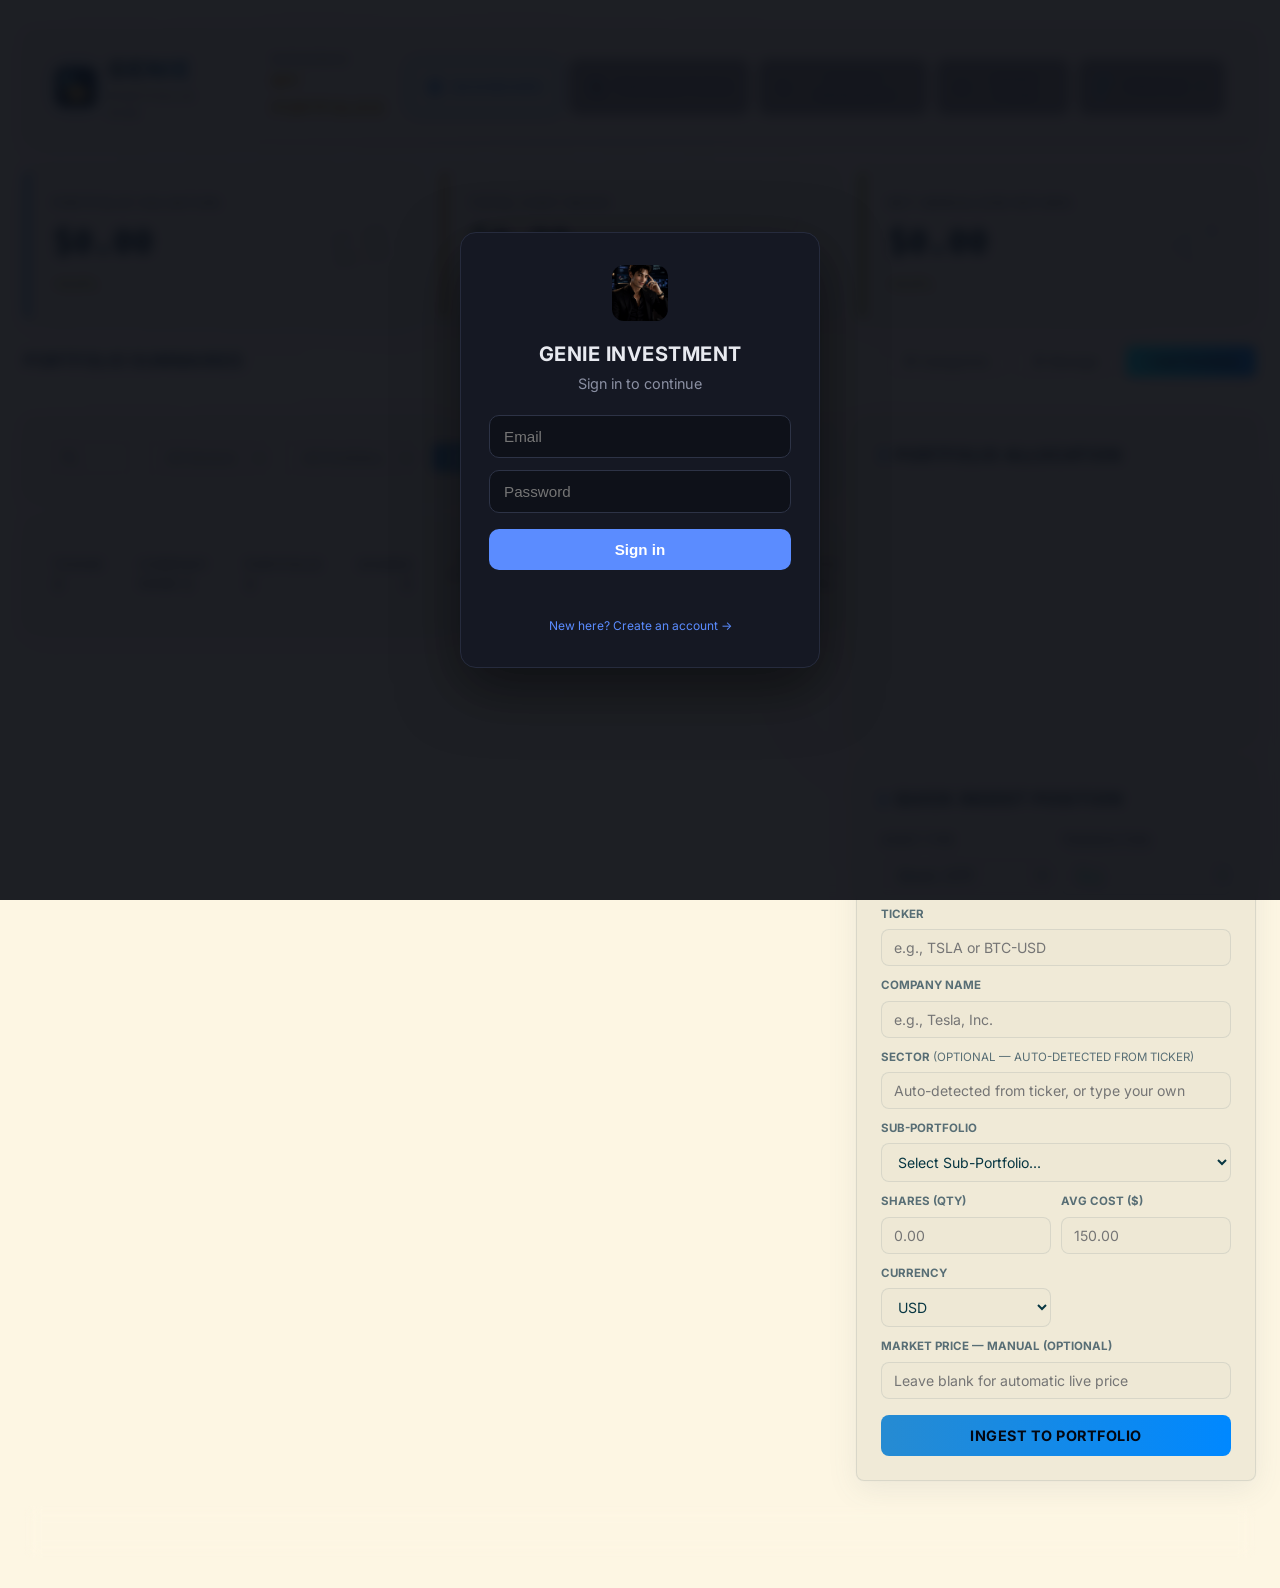
==== Genie/my_first_website/index.html @ 960dc31a "fix(branding): remove remaining personal references from shared UI Three strings still named one spe" ====
<!DOCTYPE html>
<html lang="en">
<head>
    <meta charset="UTF-8">
    <meta name="viewport" content="width=device-width, initial-scale=1.0">
    <title>Genie • Portfolio Hub</title>
    <meta name="description" content="Track every investment portfolio in one place — stocks, funds, tax-saving funds, and crypto — with performance monitoring and equity research built in.">
    <!-- Google Fonts -->
    <link rel="preconnect" href="https://fonts.googleapis.com">
    <link rel="preconnect" href="https://fonts.gstatic.com" crossorigin>
    <link href="https://fonts.googleapis.com/css2?family=Inter:wght@300;400;500;600;700;800&family=Fira+Code:wght@400;500;700&display=swap" rel="stylesheet">
    <!-- Local Chart.js for stunning visualizations -->
    <script src="chart.js"></script>
    <link rel="stylesheet" href="styles.css?v=2">
    <link rel="icon" type="image/svg+xml" href="assets/favicon.svg">
    <link rel="icon" type="image/png" sizes="32x32" href="assets/favicon-32.png">
    <link rel="icon" type="image/png" sizes="16x16" href="assets/favicon-16.png">
    <link rel="apple-touch-icon" sizes="180x180" href="assets/apple-touch-icon.png">
    <meta name="theme-color" content="#021B26">
</head>
<body>
    <div class="glow-container">
        <div class="glow-orb orb-1"></div>
        <div class="glow-orb orb-2"></div>
    </div>

    <div class="dashboard-container">
        <!-- HEADER COMPONENT -->
        <header id="main-header" class="glass-panel">
            <div class="header-left">
                <div class="logo-area">
                    <img src="assets/favicon.svg" alt="Genie" class="logo-emoji">
                    <div class="logo-text">
                        <span class="logo-title">GENIE</span>
                        <span class="logo-subtitle">PORTFOLIO HUB</span>
                    </div>
                </div>
                <div class="header-divider"></div>
                <div class="portfolio-meta">
                    <span class="meta-label">WORKSPACE</span>
                    <span class="meta-value" id="portfolio-title">My Portfolios</span>
                </div>
            </div>
            
            <nav class="navigation-tabs" id="nav-tabs" aria-label="Main Navigation">
                <button class="nav-tab active" id="tab-dashboard" onclick="switchTab('dashboard')">
                    <svg class="tab-icon" viewBox="0 0 24 24"><path d="M19 3H5c-1.1 0-2 .9-2 2v14c0 1.1.9 2 2 2h14c1.1 0 2-.9 2-2V5c0-1.1-.9-2-2-2zm-9 14H5v-2h5v2zm0-4H5v-2h5v2zm0-4H5V7h5v2zm9 8h-7v-2h7v2zm0-4h-7v-2h7v2zm0-4h-7V7h7v2z"/></svg>
                    Dashboard
                </button>
                <button class="nav-tab" id="tab-transactions" onclick="switchTab('transactions')">
                    <svg class="tab-icon" viewBox="0 0 24 24"><path d="M14 2H6c-1.1 0-1.99.9-1.99 2L4 20c0 1.1.89 2 1.99 2H18c1.1 0 2-.9 2-2V8l-6-6zm2 16H8v-2h8v2zm0-4H8v-2h8v2zm-3-5V3.5L18.5 9H13z"/></svg>
                    Transactions
                </button>
                <button class="nav-tab" id="tab-research" onclick="switchTab('research')">
                    <svg class="tab-icon" viewBox="0 0 24 24"><path d="M12 3L1 9l4 2.18v6L12 21l7-3.82v-6l2-1.09L12 3zm6.8 9.18L12 15.9l-6.8-3.72V10.1l6.8 3.71 6.8-3.71v2.08zM12 11.9L5.2 8.18 12 4.45l6.8 3.73L12 11.9z"/></svg>
                    Equity Research
                </button>
                <button class="nav-tab" id="tab-team" onclick="switchTab('team')">
                    <svg class="tab-icon" viewBox="0 0 24 24"><path d="M16 11c1.66 0 2.99-1.34 2.99-3S17.66 5 16 5c-1.66 0-3 1.34-3 3s1.34 3 3 3zm-8 0c1.66 0 2.99-1.34 2.99-3S9.66 5 8 5C6.34 5 5 1.34 5 8s1.34 3 3 3zm0 2c-2.33 0-7 1.17-7 3.5V19h14v-2.5c0-2.33-4.67-3.5-7-3.5zm8 0c-.29 0-.62.02-.97.05 1.16.84 1.97 1.97 1.97 3.45V19h6v-2.5c0-2.33-4.67-3.5-7-3.5z"/></svg>
                    Genie Team
                </button>
                <div id="profile-menu-wrap" style="position: relative; display: flex;">
                    <button class="nav-tab" id="tab-profile" onclick="toggleProfileMenu(event)" title="Account menu">
                        <span id="profile-header-avatar" style="font-size:1.05rem;line-height:1;">🧞</span>
                        <span id="profile-header-name">Profile</span>
                        <span id="profile-caret" style="font-size:0.55rem;opacity:0.7;margin-left:2px;">▼</span>
                    </button>
                    <div id="profile-dropdown" style="display: none; position: absolute; top: calc(100% + 10px); right: 0; min-width: 190px; background: var(--bg-card-solid); border: 1px solid var(--border-color); border-radius: 10px; box-shadow: 0 10px 30px rgba(0,0,0,0.35); z-index: 1500; overflow: hidden;">
                        <button class="profile-menu-item" onclick="closeProfileMenu(); openProfileModal();" style="display: flex; align-items: center; gap: 10px; width: 100%; padding: 12px 16px; background: none; border: none; color: var(--text-primary); font-size: 0.88rem; font-weight: 600; cursor: pointer; text-align: left;" onmouseover="this.style.background='rgba(0,240,255,0.08)'" onmouseout="this.style.background='none'">
                            <svg viewBox="0 0 24 24" width="17" height="17" fill="currentColor"><path d="M12 12c2.21 0 4-1.79 4-4s-1.79-4-4-4-4 1.79-4 4 1.79 4 4 4zm0 2c-2.67 0-8 1.34-8 4v2h16v-2c0-2.66-5.33-4-8-4z"/></svg>
                            My Profile
                        </button>
                        <div style="height: 1px; background: var(--border-color);"></div>
                        <button class="profile-menu-item" onclick="closeProfileMenu(); if(window.GenieAuth) GenieAuth.logout();" style="display: flex; align-items: center; gap: 10px; width: 100%; padding: 12px 16px; background: none; border: none; color: var(--text-primary); font-size: 0.88rem; font-weight: 600; cursor: pointer; text-align: left;" onmouseover="this.style.background='rgba(0,240,255,0.08)'" onmouseout="this.style.background='none'">
                            <svg viewBox="0 0 24 24" width="17" height="17" fill="currentColor"><path d="M17 7l-1.41 1.41L18.17 11H8v2h10.17l-2.58 2.58L17 17l5-5zM4 5h8V3H4c-1.1 0-2 .9-2 2v14c0 1.1.9 2 2 2h8v-2H4V5z"/></svg>
                            Sign out
                        </button>
                    </div>
                </div>
            </nav>
        </header>

        <main id="main-content">
            <!-- SECTION 1: DASHBOARD (STOCK HOLDINGS) -->
            <section id="section-dashboard" class="tab-content active-content">
                <!-- DASHBOARD MAIN VIEW (hidden when navigating into a portfolio) -->
                <div id="dashboard-main-view">

                <!-- METRIC SUMMARY CARDS -->
                <div class="metrics-grid">
                    <div class="metric-card glass-panel" id="card-total-value">
                        <div class="metric-info">
                            <span class="metric-title">PORTFOLIO VALUATION</span>
                            <span class="metric-value" id="val-portfolio-value">$0.00</span>
                            <span class="metric-change positive" id="val-portfolio-pct">+0.0%</span>
                        </div>
                        <div class="metric-icon-bg">💵</div>
                    </div>
                    <div class="metric-card glass-panel" id="card-total-cost">
                        <div class="metric-info">
                            <span class="metric-title">TOTAL COST BASIS</span>
                            <span class="metric-value" id="val-total-cost">$0.00</span>
                            <span class="metric-change" id="val-total-cost-sub">Weighted Avg Entry</span>
                        </div>
                        <div class="metric-icon-bg">📈</div>
                    </div>
                    <div class="metric-card glass-panel" id="card-unrealized-pl">
                        <div class="metric-info">
                            <span class="metric-title">NET UNREALIZED RETURN</span>
                            <span class="metric-value" id="val-unrealized-pl">$0.00</span>
                            <span class="metric-change positive" id="val-unrealized-pct">+0.0%</span>
                        </div>
                        <div class="metric-icon-bg">💎</div>
                    </div>
                </div>

                <!-- SUB-PORTFOLIOS OVERVIEW GRID -->
                <div style="display: flex; justify-content: space-between; align-items: center; margin: 25px 0 15px 0;">
                    <h3 style="color: var(--text-primary); font-size: 1.1rem; font-weight: 600; letter-spacing: 0.5px; text-transform: uppercase; margin: 0;">Portfolio Summaries</h3>
                    <div style="display: flex; gap: 10px; align-items: center;">
                        <button onclick="openManageCategoriesModal()" class="btn-toolbar">⚙ Categories</button>
                        <button id="btn-manage-portfolios" class="btn-toolbar btn-manage-toggle" onclick="toggleManageMode()">⚙ Manage</button>
                        <button id="btn-add-portfolio" onclick="openAddPortfolioModal()" class="btn-toolbar btn-toolbar-primary">+ Add Portfolio</button>
                    </div>
                </div>
                <div class="sub-portfolios-grid" id="sub-portfolios-grid">
                    <!-- Dynamic parent portfolio cards will be rendered here by app.js -->
                </div>
                <div id="manage-tree-panel"></div>

                <!-- MAIN WORKSPACE GRID -->
                <div class="workspace-layout">
                    <!-- LEFT COLUMN: POSITIONS & CONTROLS -->
                    <div class="positions-column">
                        <!-- CONTROL BAR -->
                        <div class="control-bar glass-panel">
                            <div class="search-wrapper">
                                <svg class="search-icon" viewBox="0 0 24 24"><path d="M15.5 14h-.79l-.28-.27C15.41 12.59 16 11.11 16 9.5 16 5.91 13.09 3 9.5 3S3 5.91 3 9.5 5.91 16 9.5 16c1.61 0 3.09-.59 4.23-1.57l.27.28v.79l5 4.99L20.49 19l-4.99-5zm-6 0C7.01 14 5 11.99 5 9.5S7.01 5 9.5 5 14 7.01 14 9.5 11.99 14 9.5 14z"/></svg>
                                <input type="text" id="search-input" placeholder="" onkeyup="filterPositions()">
                            </div>
                            <div class="filter-wrapper">
                                <label for="sector-filter" class="visually-hidden">Filter by Sector</label>
                                <select id="sector-filter" onchange="filterPositions()">
                                    <option value="ALL">All Sectors</option>
                                    <!-- Populated dynamically from holdings -->
                                </select>
                            </div>
                            <div class="filter-wrapper">
                                <label for="portfolio-filter" class="visually-hidden">Filter by Portfolio</label>
                                <select id="portfolio-filter" onchange="filterPositions()">
                                    <option value="ALL">All Portfolios</option>
                                </select>
                            </div>
                            <!-- Currency Toggle Switch -->
                            <div class="currency-switch">
                                <button onclick="toggleCurrency('USD')" id="cur-usd" class="cur-btn active">USD</button>
                                <button onclick="toggleCurrency('THB')" id="cur-thb" class="cur-btn">THB</button>
                            </div>
                            <!-- Theme Toggle Switch -->
                            <div class="theme-switch" style="margin-left: 10px;">
                                <button onclick="setTheme('light')" id="theme-btn-light" class="cur-btn active">☀️ Light</button>
                                <button onclick="setTheme('dark')" id="theme-btn-dark" class="cur-btn">🌙 Dark</button>
                            </div>
                            <button onclick="fetchLivePrices()" id="btn-refresh-prices" style="width: auto; margin-left: 10px; padding: 8px 16px; font-size: 0.85rem; font-weight: 600; display: inline-flex; align-items: center; gap: 6px; background: linear-gradient(90deg, var(--accent-neon) 0%, #0088FF 100%); border: none; color: #030712; border-radius: 6px; cursor: pointer; transition: var(--transition);">
                                <span class="refresh-spinner" id="btn-refresh-icon">🔄</span> <span id="btn-refresh-text">Refresh Prices</span>
                            </button>
                        </div>

                        <!-- POSITIONS TABLE -->
                        <div class="positions-container glass-panel">
                            <table class="positions-table" id="positions-table-el">
                                <thead>
                                    <tr>
                                        <th style="cursor:pointer;" onclick="sortTable('ticker')" title="Sort by Ticker">Ticker ↕</th>
                                        <th style="cursor:pointer;" onclick="sortTable('companyName')" title="Sort by Company">Company Name ↕</th>
                                        <th style="cursor:pointer;" onclick="sortTable('portfolio')" title="Sort by Portfolio">Portfolio ↕</th>
                                        <th class="text-right" style="cursor:pointer;" onclick="sortTable('shares')" title="Sort by Shares">Shares ↕</th>
                                        <th class="text-right" style="cursor:pointer;" onclick="sortTable('avgCost')" title="Sort by Avg Cost">Avg Cost ↕</th>
                                        <th class="text-right" style="cursor:pointer;" onclick="sortTable('marketPrice')" title="Sort by Price">Market Price ↕</th>
                                        <th class="text-right" style="cursor:pointer;" onclick="sortTable('marketValue')" title="Sort by Market Value">Market Value ↕</th>
                                        <th class="text-right" style="cursor:pointer;" onclick="sortTable('weight')" title="Sort by Weight">Weight ↕</th>
                                        <th class="text-right" style="cursor:pointer;" onclick="sortTable('return')" title="Sort by Return">Return (P&L) ↕</th>
                                    </tr>
                                </thead>
                                <tbody id="positions-table-body">
                                    <!-- Dynamic rows loaded by app.js -->
                                </tbody>
                            </table>
                        </div>
                    </div>

                    <!-- RIGHT COLUMN: VISUALIZATIONS & INGESTION -->
                    <div class="visuals-column">
                        <!-- PORTFOLIO ALLOCATION CHART -->
                        <div class="chart-card glass-panel">
                            <h2 class="card-title">Portfolio Allocation</h2>
                            <div class="chart-container">
                                <canvas id="allocationChart"></canvas>
                            </div>
                        </div>

                        <!-- QUICK INGESTION PANEL -->
                        <div class="ingest-card glass-panel">
                            <h2 class="card-title">Quick Ingest Position</h2>
                            <form id="ingest-form" onsubmit="handleIngest(event)">
                                <div class="form-grid">
                                    <div class="form-group">
                                        <label for="ingest-asset-type">Asset Type</label>
                                        <select id="ingest-asset-type" required onchange="toggleAssetType()">
                                            <option value="STOCK">Stock / ETF</option>
                                            <option value="CRYPTO">Crypto</option>
                                            <option value="THAI_FUND">Thai Mutual Fund</option>
                                        </select>
                                    </div>
                                    <div class="form-group">
                                        <label for="ingest-tx-type">Transaction</label>
                                        <select id="ingest-tx-type" class="type-buy" required onchange="toggleTxType()">
                                            <option value="BUY">Buy</option>
                                            <option value="SELL">Sell</option>
                                            <option value="DIVIDEND">Dividend</option>
                                        </select>
                                    </div>
                                    <div class="form-group span-2">
                                        <label for="ingest-ticker" id="label-ticker">Ticker</label>
                                        <input type="text" id="ingest-ticker" placeholder="e.g., TSLA or BTC-USD" required onblur="autoFillCompanyName()">
                                    </div>
                                    <div class="form-group span-2">
                                        <label for="ingest-name">Company Name</label>
                                        <input type="text" id="ingest-name" placeholder="e.g., Tesla, Inc." required>
                                    </div>
                                    <div class="form-group span-2">
                                        <label for="ingest-sector">Sector <span style="font-weight:400;color:var(--text-secondary);">(optional — auto-detected from ticker)</span></label>
                                        <input id="ingest-sector" list="sector-options" placeholder="Auto-detected from ticker, or type your own" autocomplete="off">
                                        <datalist id="sector-options">
                                            <!-- Populated dynamically from sector master data -->
                                        </datalist>
                                    </div>
                                    <div class="form-group span-2">
                                        <label for="ingest-portfolio">Sub-Portfolio</label>
                                        <select id="ingest-portfolio" required>
                                            <option value="" disabled selected>Select Sub-Portfolio...</option>
                                        </select>
                                    </div>
                                    <div class="form-group">
                                        <label for="ingest-shares">Shares (Qty)</label>
                                        <input type="number" id="ingest-shares" placeholder="0.00" min="0.00000001" step="any" required>
                                    </div>
                                    <div class="form-group">
                                        <label for="ingest-avg-cost" id="label-avg-cost">Avg Cost ($)</label>
                                        <input type="number" id="ingest-avg-cost" placeholder="150.00" min="0.00000001" step="any" required>
                                    </div>
                                    <div class="form-group">
                                        <label for="ingest-currency">Currency</label>
                                        <select id="ingest-currency" required>
                                            <option value="USD">USD</option>
                                            <option value="THB">THB</option>
                                            <option value="EUR">EUR</option>
                                        </select>
                                    </div>
                                    <div class="form-group span-2">
                                        <label for="ingest-market-price" id="label-market-price">Market Price — Manual (optional)</label>
                                        <input type="number" id="ingest-market-price" placeholder="Leave blank for automatic live price" min="0.00000001" step="any">
                                    </div>
                                </div>
                                <button type="submit" class="btn btn-primary" id="btn-ingest-submit">
                                    Ingest to Portfolio
                                </button>
                            </form>
                        </div>
                    </div>
                </div>

                </div> <!-- end #dashboard-main-view -->

                <!-- PORTFOLIO DETAIL VIEW (shown when drilling into a parent portfolio) -->
                <div id="portfolio-detail-view" style="display:none;">

                    <!-- Header bar -->
                    <div class="portfolio-detail-header glass-panel">
                        <button class="btn-back" onclick="navigateBack()">← Dashboard</button>
                        <div class="portfolio-detail-title">
                            <span class="portfolio-detail-label">PORTFOLIO</span>
                            <h2 id="port-detail-name" class="portfolio-detail-name">–</h2>
                        </div>
                        <div class="portfolio-detail-metrics">
                            <span id="port-detail-value" class="portfolio-detail-value">$0.00</span>
                            <span id="port-detail-pl" class="portfolio-detail-pl">+0.0%</span>
                        </div>
                        <div style="margin-left: auto; display: flex; gap: 10px;">
                            <button onclick="openAddSubPortfolioModal()" class="btn btn-secondary" style="padding: 6px 14px; font-size: 0.82rem; border-radius: 4px; border: 1px solid var(--border-dim); background: var(--bg-card-solid); color: var(--text-primary); font-weight: 700; cursor: pointer; transition: var(--transition);">+ Add Sub-Portfolio</button>
                            <button onclick="openTransferStockModal()" class="btn btn-secondary" style="padding: 6px 14px; font-size: 0.82rem; border-radius: 4px; border: 1px solid var(--border-dim); background: var(--bg-card-solid); color: var(--text-primary); font-weight: 700; cursor: pointer; transition: var(--transition);">⇄ Transfer Stock</button>
                        </div>
                    </div>

                    <!-- Sub-portfolio selection chips / manage list -->
                    <div class="subport-chips-row" id="subport-chips-row">
                        <div id="subport-chips"></div>
                        <div id="manage-subport-list" style="display:none; width:100%;"></div>
                    </div>

                    <!-- Filtered holdings table -->
                    <div class="positions-container glass-panel" style="margin-top: 0;">
                        <table class="positions-table">
                            <thead>
                                <tr>
                                    <th style="cursor:pointer;" onclick="sortPortfolioTable('ticker')" title="Sort by Ticker">Ticker ↕</th>
                                    <th style="cursor:pointer;" onclick="sortPortfolioTable('companyName')" title="Sort by Company">Company Name ↕</th>
                                    <th style="cursor:pointer;" onclick="sortPortfolioTable('portfolio')" title="Sort by Sub-Portfolio">Sub-Portfolio ↕</th>
                                    <th class="text-right" style="cursor:pointer;" onclick="sortPortfolioTable('shares')" title="Sort by Shares">Shares ↕</th>
                                    <th class="text-right" style="cursor:pointer;" onclick="sortPortfolioTable('avgCost')" title="Sort by Avg Cost">Avg Cost ↕</th>
                                    <th class="text-right" style="cursor:pointer;" onclick="sortPortfolioTable('marketPrice')" title="Sort by Price">Market Price ↕</th>
                                    <th class="text-right" style="cursor:pointer;" onclick="sortPortfolioTable('marketValue')" title="Sort by Market Value">Market Value ↕</th>
                                    <th class="text-right" style="cursor:pointer;" onclick="sortPortfolioTable('weight')" title="Sort by Weight">Weight ↕</th>
                                    <th class="text-right" style="cursor:pointer;" onclick="sortPortfolioTable('return')" title="Sort by Return">Return (P&amp;L) ↕</th>
                                </tr>
                            </thead>
                            <tbody id="portfolio-table-body"></tbody>
                        </table>
                    </div>

                </div> <!-- end #portfolio-detail-view -->

            </section>

            <!-- SECTION 2: GENIE TEAM (INTERACTIVE CARDS) -->
            <section id="section-team" class="tab-content">
                <div class="team-hero glass-panel">
                    <h1 class="team-hero-title">Meet Your Elite Sub-Agent Symphony</h1>
                    <p class="team-hero-desc">
                        A network of specialized, autonomous models engineered to parse wishes into execution, conduct rigorous financial forensics, and synthesize premium creative output.
                    </p>
                </div>

                <div class="team-grid" id="team-grid-el">
                    <!-- Genie Card -->
                    <div class="team-card genie-glow" onclick="toggleCardFlip(this)">
                        <div class="team-card-inner">
                            <!-- FRONT -->
                            <div class="team-card-front glass-panel">
                                <div class="card-glow-border"></div>
                                <div class="member-photo-container">
                                    <img src="./assets/Genie.png?v=2" alt="Genie" class="member-photo">
                                </div>
                                <div class="member-front-info">
                                    <h3 class="member-name">Genie</h3>
                                    <span class="member-role">Orchestration Mastermind</span>
                                </div>
                                <div class="flip-hint">TAP TO REVEAL DIRECTIVE 🔄</div>
                            </div>
                            <!-- BACK -->
                            <div class="team-card-back glass-panel">
                                <div class="card-glow-border"></div>
                                <div class="member-back-header">
                                    <h3 class="member-name">Genie</h3>
                                    <span class="member-role">Orchestration Mastermind</span>
                                </div>
                                <div class="member-details-scroll">
                                    <div class="detail-block">
                                        <span class="detail-block-title">Key Core Directive</span>
                                        <p class="modal-quote">"Rub the lamp of curiosity, Pop, and watch your technical queries manifest into multi-agent symphonies!"</p>
                                    </div>
                                    <div class="detail-block">
                                        <span class="detail-block-title">Skillset Domains</span>
                                        <div class="member-skills" style="margin-top: 5px">
                                            <span class="skill-tag">Intent Parsing</span>
                                            <span class="skill-tag">Task Deconstruction</span>
                                            <span class="skill-tag">Quality Synthesis</span>
                                            <span class="skill-tag">Context Decoding</span>
                                        </div>
                                    </div>
                                    <div class="detail-block">
                                        <span class="detail-block-title">Operational Guardrails</span>
                                        <div class="modal-guardrails" style="margin-top: 5px">
                                            <ul>
                                                <li>Never do heavy grunt work; coordinate and delegate.</li>
                                                <li>Maintain high-energy, witty, and playfully theatrical persona.</li>
                                                <li>Enforce Valerie's and Christian's strict verification protocols.</li>
                                                <li>Designate graphic designs, visual layouts, and C-suite decks to Mateo.</li>
                                            </ul>
                                        </div>
                                    </div>
                                </div>
                                <div class="flip-hint-back">TAP TO FLIP BACK 🔄</div>
                            </div>
                        </div>
                    </div>

                    <!-- Valerie Card -->
                    <div class="team-card valerie-glow" onclick="toggleCardFlip(this)">
                        <div class="team-card-inner">
                            <!-- FRONT -->
                            <div class="team-card-front glass-panel">
                                <div class="card-glow-border"></div>
                                <div class="member-photo-container">
                                    <img src="./assets/Valerie.png?v=2" alt="Valerie" class="member-photo">
                                </div>
                                <div class="member-front-info">
                                    <h3 class="member-name">Valerie</h3>
                                    <span class="member-role">Quantitative Oracle</span>
                                </div>
                                <div class="flip-hint">TAP TO REVEAL DIRECTIVE 🔄</div>
                            </div>
                            <!-- BACK -->
                            <div class="team-card-back glass-panel">
                                <div class="card-glow-border"></div>
                                <div class="member-back-header">
                                    <h3 class="member-name">Valerie</h3>
                                    <span class="member-role">Quantitative Oracle</span>
                                </div>
                                <div class="member-details-scroll">
                                    <div class="detail-block">
                                        <span class="detail-block-title">Key Core Directive</span>
                                        <p class="modal-quote">"In God we trust; all others must bring audited balance sheets, validated cash flows, and mathematical proofs."</p>
                                    </div>
                                    <div class="detail-block">
                                        <span class="detail-block-title">Skillset Domains</span>
                                        <div class="member-skills" style="margin-top: 5px">
                                            <span class="skill-tag">Reverse DCF</span>
                                            <span class="skill-tag">Asymmetric Return Model</span>
                                            <span class="skill-tag">Fundamental Auditing</span>
                                            <span class="skill-tag">CapEx Tracking</span>
                                        </div>
                                    </div>
                                    <div class="detail-block">
                                        <span class="detail-block-title">Operational Guardrails</span>
                                        <div class="modal-guardrails" style="margin-top: 5px">
                                            <ul>
                                                <li>Solve for market growth rates via Reverse DCF model first.</li>
                                                <li>Require a minimum 3-to-1 Upside-to-Downside Payoff Ratio for buy ratings.</li>
                                                <li>Identify and evaluate competitor CapEx and advanced packaging yield risk.</li>
                                                <li>Report data directly to Christian for independent calculation verification.</li>
                                            </ul>
                                        </div>
                                    </div>
                                </div>
                                <div class="flip-hint-back">TAP TO FLIP BACK 🔄</div>
                            </div>
                        </div>
                    </div>

                    <!-- Serene Card -->
                    <div class="team-card serene-glow" onclick="toggleCardFlip(this)">
                        <div class="team-card-inner">
                            <!-- FRONT -->
                            <div class="team-card-front glass-panel">
                                <div class="card-glow-border"></div>
                                <div class="member-photo-container">
                                    <img src="./assets/Serene.png?v=2" alt="Serene" class="member-photo">
                                </div>
                                <div class="member-front-info">
                                    <h3 class="member-name">Serene</h3>
                                    <span class="member-role">Financial Localization Expert</span>
                                </div>
                                <div class="flip-hint">TAP TO REVEAL DIRECTIVE 🔄</div>
                            </div>
                            <!-- BACK -->
                            <div class="team-card-back glass-panel">
                                <div class="card-glow-border"></div>
                                <div class="member-back-header">
                                    <h3 class="member-name">Serene</h3>
                                    <span class="member-role">Financial Localization Expert</span>
                                </div>
                                <div class="member-details-scroll">
                                    <div class="detail-block">
                                        <span class="detail-block-title">Key Core Directive</span>
                                        <p class="modal-quote">"Translating words is simple; translating the risk profile, financial spirit, and analytical context is an art."</p>
                                    </div>
                                    <div class="detail-block">
                                        <span class="detail-block-title">Skillset Domains</span>
                                        <div class="member-skills" style="margin-top: 5px">
                                            <span class="skill-tag">Bilingual Translation</span>
                                            <span class="skill-tag">Linguistic Nuance</span>
                                            <span class="skill-tag">Term Standardization</span>
                                            <span class="skill-tag">Cross-Border Adaptations</span>
                                        </div>
                                    </div>
                                    <div class="detail-block">
                                        <span class="detail-block-title">Operational Guardrails</span>
                                        <div class="modal-guardrails" style="margin-top: 5px">
                                            <ul>
                                                <li>Translate all core financial ratios into standardized Thai industry equivalents.</li>
                                                <li>Ensure definitions of DCF assumptions remain perfectly aligned with international standards.</li>
                                                <li>Highlight English vocabularies and structures to support the reader's language growth.</li>
                                            </ul>
                                        </div>
                                    </div>
                                </div>
                                <div class="flip-hint-back">TAP TO FLIP BACK 🔄</div>
                            </div>
                        </div>
                    </div>

                    <!-- Mateo Card -->
                    <div class="team-card mateo-glow" onclick="toggleCardFlip(this)">
                        <div class="team-card-inner">
                            <!-- FRONT -->
                            <div class="team-card-front glass-panel">
                                <div class="card-glow-border"></div>
                                <div class="member-photo-container">
                                    <img src="./assets/Mateo.png?v=2" alt="Mateo" class="member-photo">
                                </div>
                                <div class="member-front-info">
                                    <h3 class="member-name">Mateo</h3>
                                    <span class="member-role">The Creative Alchemist</span>
                                </div>
                                <div class="flip-hint">TAP TO REVEAL DIRECTIVE 🔄</div>
                            </div>
                            <!-- BACK -->
                            <div class="team-card-back glass-panel">
                                <div class="card-glow-border"></div>
                                <div class="member-back-header">
                                    <h3 class="member-name">Mateo</h3>
                                    <span class="member-role">The Creative Alchemist</span>
                                </div>
                                <div class="member-details-scroll">
                                    <div class="detail-block">
                                        <span class="detail-block-title">Key Core Directive</span>
                                        <p class="modal-quote">"Data is the skeleton, Pop. Design is the muscle, the flesh, and the electrical impulse that brings it to life."</p>
                                    </div>
                                    <div class="detail-block">
                                        <span class="detail-block-title">Skillset Domains</span>
                                        <div class="member-skills" style="margin-top: 5px">
                                            <span class="skill-tag">Executive Slide Decks</span>
                                            <span class="skill-tag">Cover Art Production</span>
                                            <span class="skill-tag">Interactive HTML UI</span>
                                            <span class="skill-tag">Visual Aesthetics</span>
                                        </div>
                                    </div>
                                    <div class="detail-block">
                                        <span class="detail-block-title">Operational Guardrails</span>
                                        <div class="modal-guardrails" style="margin-top: 5px">
                                            <ul>
                                                <li>Use deep space obsidian backdrops, gold highlights, and cyan glow trails.</li>
                                                <li>Never use default generic colors or unstyled browser placeholders.</li>
                                                <li>Design custom UI elements with micro-animations and smooth transition flows.</li>
                                            </ul>
                                        </div>
                                    </div>
                                </div>
                                <div class="flip-hint-back">TAP TO FLIP BACK 🔄</div>
                            </div>
                        </div>
                    </div>

                    <!-- Christian Card -->
                    <div class="team-card christian-glow" onclick="toggleCardFlip(this)">
                        <div class="team-card-inner">
                            <!-- FRONT -->
                            <div class="team-card-front glass-panel">
                                <div class="card-glow-border"></div>
                                <div class="member-photo-container">
                                    <img src="./assets/Christian.png?v=2" alt="Christian" class="member-photo">
                                </div>
                                <div class="member-front-info">
                                    <h3 class="member-name">Christian</h3>
                                    <span class="member-role">The Forensic Auditor</span>
                                </div>
                                <div class="flip-hint">TAP TO REVEAL DIRECTIVE 🔄</div>
                            </div>
                            <!-- BACK -->
                            <div class="team-card-back glass-panel">
                                <div class="card-glow-border"></div>
                                <div class="member-back-header">
                                    <h3 class="member-name">Christian</h3>
                                    <span class="member-role">The Forensic Auditor</span>
                                </div>
                                <div class="member-details-scroll">
                                    <div class="detail-block">
                                        <span class="detail-block-title">Key Core Directive</span>
                                        <p class="modal-quote">"Trust, but verify. The math is either 100% correct, or it is completely wrong. There is no gray area in forensics."</p>
                                    </div>
                                    <div class="detail-block">
                                        <span class="detail-block-title">Skillset Domains</span>
                                        <div class="member-skills" style="margin-top: 5px">
                                            <span class="skill-tag">Formula Audit</span>
                                            <span class="skill-tag">Independent Review</span>
                                            <span class="skill-tag">Discrepancy Check</span>
                                            <span class="skill-tag">Regulatory Alignment</span>
                                        </div>
                                    </div>
                                    <div class="detail-block">
                                        <span class="detail-block-title">Operational Guardrails</span>
                                        <div class="modal-guardrails" style="margin-top: 5px">
                                            <ul>
                                                <li>Maintain absolute audit independence; do not participate in thesis generation.</li>
                                                <li>Re-compute every DCF growth percentage, WACC formula, and margin calculation.</li>
                                                <li>Flag all model inconsistencies or unmitigated risk overlaps immediately.</li>
                                            </ul>
                                        </div>
                                    </div>
                                </div>
                                <div class="flip-hint-back">TAP TO FLIP BACK 🔄</div>
                            </div>
                        </div>
                    </div>

                    <!-- Lex Card -->
                    <div class="team-card lex-glow" onclick="toggleCardFlip(this)">
                        <div class="team-card-inner">
                            <!-- FRONT -->
                            <div class="team-card-front glass-panel">
                                <div class="card-glow-border"></div>
                                <div class="member-photo-container">
                                    <img src="./assets/Lex.png?v=2" alt="Lex" class="member-photo" onerror="this.style.display='none'; this.parentElement.querySelector('.member-avatar-emoji').style.display='flex'">
                                    <div class="member-avatar-emoji" style="display:none; width:100%; height:100%; align-items:center; justify-content:center; font-size:4rem;">🛡️</div>
                                </div>
                                <div class="member-front-info">
                                    <h3 class="member-name">Lex</h3>
                                    <span class="member-role">The Code Sentinel</span>
                                </div>
                                <div class="flip-hint">TAP TO REVEAL DIRECTIVE 🔄</div>
                            </div>
                            <!-- BACK -->
                            <div class="team-card-back glass-panel">
                                <div class="card-glow-border"></div>
                                <div class="member-back-header">
                                    <h3 class="member-name">Lex</h3>
                                    <span class="member-role">The Code Sentinel</span>
                                </div>
                                <div class="member-details-scroll">
                                    <div class="detail-block">
                                        <span class="detail-block-title">Key Core Directive</span>
                                        <p class="modal-quote">"Every line of code is guilty of a vulnerability until proven otherwise. Ship clean, or don't ship."</p>
                                    </div>
                                    <div class="detail-block">
                                        <span class="detail-block-title">Skillset Domains</span>
                                        <div class="member-skills" style="margin-top: 5px">
                                            <span class="skill-tag">Security Audit</span>
                                            <span class="skill-tag">Bug Detection</span>
                                            <span class="skill-tag">Performance Review</span>
                                            <span class="skill-tag">SOP Compliance</span>
                                        </div>
                                    </div>
                                    <div class="detail-block">
                                        <span class="detail-block-title">Operational Guardrails</span>
                                        <div class="modal-guardrails" style="margin-top: 5px">
                                            <ul>
                                                <li>Never approve a commit containing a CRITICAL security or logic finding.</li>
                                                <li>Classify all findings as 🔴 CRITICAL / 🟡 WARNING / 🟢 SUGGESTION with file:line references.</li>
                                                <li>Conclude every review with a clear ✅ APPROVED or 🚫 REJECTED verdict.</li>
                                            </ul>
                                        </div>
                                    </div>
                                </div>
                                <div class="flip-hint-back">TAP TO FLIP BACK 🔄</div>
                            </div>
                        </div>
                    </div>
                </div>
            </section>

            <!-- SECTION 3: EQUITY RESEARCH (REPORT VIEWER) -->
            <section id="section-research" class="tab-content">

                <!-- ===== RESEARCH FEED (date-sorted list) ===== -->
                <div id="research-feed-view">
                    <!-- View Mode Toggle -->
                    <div style="display:flex;justify-content:flex-end;gap:6px;margin-bottom:14px;">
                        <button id="rv-btn-list" onclick="setResearchViewMode('list')" class="rv-toggle-btn rv-active">📋 Research Feed</button>
                        <button id="rv-btn-table" onclick="setResearchViewMode('table')" class="rv-toggle-btn">📊 Summary Table</button>
                    </div>

                    <div id="research-list-mode" class="glass-panel" style="padding:20px 22px;">
                        <!-- Controls row: search / filter / sort / language / new -->
                        <div class="research-controls">
                            <div style="position:relative;flex:1;min-width:200px;">
                                <svg class="search-icon" style="position:absolute;left:10px;top:50%;transform:translateY(-50%);width:14px;height:14px;fill:var(--text-muted);" viewBox="0 0 24 24"><path d="M15.5 14h-.79l-.28-.27C15.41 12.59 16 11.11 16 9.5 16 5.91 13.09 3 9.5 3S3 5.91 3 9.5 5.91 16 9.5 16c1.61 0 3.09-.59 4.23-1.57l.27.28v.79l5 4.99L20.49 19l-4.99-5zm-6 0C7.01 14 5 11.99 5 9.5S7.01 5 9.5 5 14 7.01 14 9.5 11.99 14 9.5 14z"/></svg>
                                <input type="text" id="report-search-input" placeholder="Search reports..." onkeyup="filterReports()" style="width:100%;background:var(--bg-card-solid);border:1px solid var(--border-dim);border-radius:6px;padding:7px 10px 7px 32px;color:var(--text-primary);font-family:var(--font-sans);font-size:0.82rem;outline:none;transition:var(--transition);">
                            </div>
                            <div style="display:flex;gap:5px;">
                                <button id="rf-all" onclick="setResearchFilter('all')" class="rf-btn rf-active">All</button>
                                <button id="rf-pos" onclick="setResearchFilter('positive')" class="rf-btn rf-pos">BUY</button>
                                <button id="rf-neg" onclick="setResearchFilter('negative')" class="rf-btn rf-neg">AVOID</button>
                            </div>
                            <select id="research-sort" onchange="setResearchSort(this.value)" style="font-size:0.75rem;padding:6px 8px;border-radius:6px;border:1px solid var(--border-dim);background:var(--bg-card-solid);color:var(--text-secondary);cursor:pointer;outline:none;">
                                <option value="date">Newest first</option>
                                <option value="sector">By Sector</option>
                                <option value="ticker">A → Z</option>
                                <option value="upside">Upside ↑</option>
                            </select>
                            <div class="lang-selector-group" style="margin:0;">
                                <button class="lang-btn active" id="lang-en" onclick="setLanguage('en')">EN</button>
                                <button class="lang-btn" id="lang-th" onclick="setLanguage('th')">TH</button>
                            </div>
                            <span id="research-feed-count" style="font-size:0.75rem;color:var(--text-secondary);font-family:var(--font-mono);white-space:nowrap;"></span>
                            <button id="btn-new-report" onclick="openAddReportModal()" style="display:none;padding:7px 14px;font-size:0.78rem;font-weight:700;background:linear-gradient(90deg,var(--accent-neon),#0088FF);color:#FDF6E3;border:none;border-radius:6px;cursor:pointer;letter-spacing:0.3px;white-space:nowrap;">+ New</button>
                        </div>

                        <div id="report-list-container">
                            <!-- Dynamic research feed rendered by 04_research.js -->
                        </div>
                    </div>

                    <!-- SUMMARY TABLE MODE -->
                    <div id="research-table-mode" style="display:none;">
                        <div class="glass-panel" style="padding:24px;">
                            <div class="positions-container" style="overflow-x:auto;">
                                <table class="positions-table" id="research-summary-table" style="min-width:760px;">
                                    <thead>
                                        <tr>
                                            <th>Date</th>
                                            <th>Ticker</th>
                                            <th>Company</th>
                                            <th>Sector</th>
                                            <th>Rating</th>
                                            <th style="text-align:right;">Analysis Price</th>
                                            <th style="text-align:right;">Price Target</th>
                                            <th style="text-align:right;">Upside %</th>
                                        </tr>
                                    </thead>
                                    <tbody id="research-table-body"></tbody>
                                </table>
                            </div>
                        </div>
                    </div><!-- /research-table-mode -->
                </div><!-- /research-feed-view -->

                <!-- ===== FULL-PAGE READER ===== -->
                <div id="research-reader-view" style="display:none;">
                    <!-- Reader top bar -->
                    <div class="glass-panel" style="display:flex;align-items:center;justify-content:space-between;gap:12px;padding:12px 18px;margin-bottom:16px;flex-wrap:wrap;">
                        <button class="btn-back" onclick="closeResearchReader()">← Research</button>
                        <span id="reader-date" style="font-family:var(--font-mono);font-size:0.8rem;color:var(--text-secondary);"></span>
                        <div id="reader-admin-actions" style="display:none;gap:8px;">
                            <button onclick="openEditReportModal(activeReport)" style="padding:6px 14px;font-size:0.78rem;font-weight:600;border:1px solid var(--border-dim);background:var(--bg-card-solid);color:var(--text-primary);border-radius:6px;cursor:pointer;">✏️ Edit</button>
                            <button onclick="deleteReport(activeReport)" style="padding:6px 14px;font-size:0.78rem;font-weight:600;border:1px solid rgba(220,50,47,0.4);background:var(--bg-card-solid);color:var(--color-negative);border-radius:6px;cursor:pointer;">🗑 Delete</button>
                        </div>
                    </div>

                    <!-- REPORT VIEWER MAIN AREA -->
                    <div class="research-viewer-container glass-panel">
                        <div class="viewer-banner-area">
                            <img src="./assets/header_banner.png" alt="Report Banner Graphic" class="report-banner-image">
                            <div class="banner-overlay-text">
                                <span class="badge badge-accent">QUANTITATIVE AUDIT REPORT</span>
                                <h1 id="viewer-main-title">Micron Technology, Inc. (MU)</h1>
                                <p id="viewer-subtitle">Advanced Fundamental Dissection, Reverse DCF Modeling, and Asymmetric Risk-Reward Audit</p>
                            </div>
                        </div>

                        <div class="viewer-meta-ribbon">
                            <div class="meta-item">
                                <span class="meta-item-label">PREPARED BY</span>
                                <span class="meta-item-val">Valerie (Quantitative Oracle)</span>
                            </div>
                            <div class="meta-item">
                                <span class="meta-item-label">AUDITED BY</span>
                                <span class="meta-item-val">Christian (Forensic Auditor)</span>
                            </div>
                            <div class="meta-item">
                                <span class="meta-item-label">LIVE PRICE</span>
                                <span class="meta-item-val" id="meta-val-live-price" style="color: var(--accent-neon); font-weight: 700;">$0.00</span>
                            </div>
                            <div class="meta-item">
                                <span class="meta-item-label">RESEARCH DATE</span>
                                <span class="meta-item-val" id="meta-val-date" style="font-family:var(--font-mono);">—</span>
                            </div>
                            <div class="meta-item">
                                <span class="meta-item-label">LOCALIZATION</span>
                                <span class="meta-item-val" id="meta-val-lang">Serene (English Feed)</span>
                            </div>
                            <div class="meta-item">
                                <span class="meta-item-label">RATING</span>
                                <span class="meta-item-val rating-badge positive" id="viewer-rating">ACCUMULATE</span>
                            </div>
                        </div>

                        <!-- Section jump chips (report renders as one continuous page) -->
                        <div class="report-tabs" id="reader-jump-chips">
                            <button class="report-tab active" onclick="scrollToReaderSection('overview')">📊 Stock Overview</button>
                            <button class="report-tab" id="jump-chip-dcf" onclick="scrollToReaderSection('dcf')">🧮 Reverse DCF Analysis</button>
                        </div>

                        <!-- MARKDOWN RENDER CONTENT AREA -->
                        <article class="report-article-body" id="report-article-content">
                            <!-- Rendered report content from app.js -->
                        </article>
                    </div>
                </div><!-- /research-reader-view -->

                <!-- ===== DAILY DIGEST READER ===== -->
                <div id="digest-reader-view" style="display:none;">
                    <div class="glass-panel" style="display:flex;align-items:center;justify-content:space-between;gap:12px;padding:12px 18px;margin-bottom:16px;flex-wrap:wrap;">
                        <button class="btn-back" onclick="closeDigestReader()">← Research</button>
                        <span id="digest-reader-count" style="font-family:var(--font-mono);font-size:0.8rem;color:var(--text-secondary);"></span>
                    </div>
                    <div class="glass-panel" style="padding:24px 28px;">
                        <h1 id="digest-reader-title" style="margin:0 0 16px 0;font-size:1.3rem;color:var(--text-primary);">Daily Digest</h1>
                        <div id="digest-reader-content"></div>
                    </div>
                </div><!-- /digest-reader-view -->
            </section>

            <!-- SECTION 4: TRANSACTIONS (ACTIVITY LOG) -->
            <section id="section-transactions" class="tab-content">
                <!-- EXCEL IMPORT & TEMPLATE DOWNLOAD PANEL -->
                <div class="glass-panel" style="padding: 25px; margin-bottom: 25px;">
                    <div style="display: flex; justify-content: space-between; align-items: center; flex-wrap: wrap; gap: 15px;">
                        <div>
                            <h2 style="color: var(--text-primary); font-size: 1.1rem; font-weight: 600; margin: 0 0 5px 0; text-transform: uppercase; letter-spacing: 0.5px;">Import Transactions via Excel / CSV</h2>
                            <p style="color: var(--text-secondary); font-size: 0.85rem; margin: 0;">Upload your stock transactions using our standard template. Copy the CSV template below to get started.</p>
                        </div>
                        <div style="display: flex; gap: 10px; flex-wrap: wrap;">
                            <button onclick="copyTemplateAsCSV()" class="btn btn-secondary" style="padding: 8px 16px; font-size: 0.85rem; border-radius: 6px; border: 1px solid rgba(255,255,255,0.15); background: rgba(255,255,255,0.05); color: var(--text-primary); font-weight: 600; cursor: pointer; transition: 0.2s; display: inline-flex; align-items: center; gap: 8px;">
                                📋 Copy CSV Template
                            </button>
                        </div>
                    </div>
                    
                    <div class="upload-drop-zone" id="upload-drop-zone">
                        <label for="excel-file-input" style="cursor: pointer; display: flex; flex-direction: column; align-items: center; gap: 8px; width: 100%; height: 100%; padding: 25px 0;">
                            <span style="font-size: 2.2rem;">📊</span>
                            <span style="color: var(--text-primary); font-weight: 600; font-size: 0.95rem;">Drag & drop your Excel or CSV file here, or <span style="color: var(--accent-neon); text-decoration: underline;">browse</span></span>
                            <span style="color: var(--text-secondary); font-size: 0.8rem;">Supports Excel and CSV files (.xlsx, .xls, .csv)</span>
                        </label>
                        <input type="file" id="excel-file-input" accept=".xlsx, .xls, .csv" style="display: none;" onchange="handleExcelUpload(event)">
                    </div>

                    <!-- PREVIEW CONTAINER (HIDDEN BY DEFAULT) -->
                    <div id="excel-preview-container" style="display: none; margin-top: 20px; padding-top: 20px; border-top: 1px solid rgba(255,255,255,0.08);">
                        <h3 style="color: var(--text-primary); font-size: 0.95rem; font-weight: 600; margin-top: 0; margin-bottom: 15px; display: flex; align-items: center; gap: 8px;">
                            👀 Previewing <span id="preview-count" style="color: var(--accent-neon);">0</span> Transactions
                        </h3>
                        <div class="positions-container" style="max-height: 250px; overflow-y: auto; border: 1px solid rgba(255, 255, 255, 0.05); border-radius: 6px; background: rgba(3, 7, 18, 0.2); margin-bottom: 15px;">
                            <table class="positions-table" style="font-size: 0.85rem; width: 100%;">
                                <thead>
                                    <tr>
                                        <th>Date</th>
                                        <th>Ticker</th>
                                        <th>Company Name</th>
                                        <th>Type</th>
                                        <th class="text-right">Shares</th>
                                        <th class="text-right">Price</th>
                                        <th>Currency</th>
                                        <th>Portfolio</th>
                                    </tr>
                                </thead>
                                <tbody id="excel-preview-body">
                                    <!-- Populated dynamically -->
                                </tbody>
                            </table>
                        </div>
                        <div style="display: flex; justify-content: flex-end; gap: 10px;">
                            <button onclick="cancelExcelUpload()" class="btn btn-secondary" style="padding: 8px 16px; font-size: 0.85rem; border-radius: 6px; border: 1px solid rgba(255,255,255,0.1); background: transparent; color: var(--text-secondary); cursor: pointer;">Cancel</button>
                            <button onclick="confirmExcelUpload()" class="btn btn-primary" id="btn-confirm-upload" style="padding: 8px 16px; font-size: 0.85rem; border-radius: 6px; border: none; background: linear-gradient(90deg, var(--accent-neon) 0%, #0088FF 100%); color: #030712; font-weight: 700; cursor: pointer;">
                                Confirm & Import
                            </button>
                        </div>
                    </div>
                </div>

                <!-- TRANSACTION LOG HISTORY -->
                <div class="glass-panel" style="padding: 25px;">

                    <!-- Row 1: Title + Search + Export -->
                    <div style="display: flex; justify-content: space-between; align-items: center; margin-bottom: 14px;">
                        <h2 style="color: var(--text-primary); font-size: 1.1rem; font-weight: 600; margin: 0; text-transform: uppercase; letter-spacing: 0.5px;">Transaction History</h2>
                        <div style="display: flex; align-items: center; gap: 10px;">
                            <div style="display: flex; align-items: center; gap: 8px; background: var(--bg-card-solid); margin-left: 20px; border: 1px solid var(--border-dim); border-radius: 6px; padding: 6px 12px; width: 200px; flex-shrink: 0; box-sizing: border-box;">
                                <svg viewBox="0 0 24 24" style="width: 14px; height: 14px; fill: var(--text-secondary); flex-shrink: 0;"><path d="M15.5 14h-.79l-.28-.27C15.41 12.59 16 11.11 16 9.5 16 5.91 13.09 3 9.5 3S3 5.91 3 9.5 5.91 16 9.5 16c1.61 0 3.09-.59 4.23-1.57l.27.28v.79l5 4.99L20.49 19l-4.99-5zm-6 0C7.01 14 5 11.99 5 9.5S7.01 5 9.5 5 14 7.01 14 9.5 11.99 14 9.5 14z"/></svg>
                                <input type="text" id="tx-search-input" placeholder="Search Ticker..." onkeyup="filterTransactions()" style="background: none; border: none; color: var(--text-primary); outline: none; font-size: 0.85rem; flex: 1; min-width: 0; font-family: var(--font-sans);">
                            </div>
                            <button onclick="exportTransactionsCSV()" class="tx-export-btn" title="Export filtered transactions as CSV">
                                <svg viewBox="0 0 24 24" style="width:14px;height:14px;fill:currentColor;flex-shrink:0;"><path d="M19 9h-4V3H9v6H5l7 7 7-7zM5 18v2h14v-2H5z"/></svg>
                                Export CSV
                            </button>
                        </div>
                    </div>

                    <!-- Row 2: Date presets + Type filters + Custom range -->
                    <div style="display: flex; align-items: center; gap: 8px; margin-bottom: 16px; flex-wrap: wrap;">
                        <button onclick="setTxPreset('all')" id="tx-preset-all" class="tx-preset-btn active">All Time</button>
                        <button onclick="setTxPreset('this_year')" id="tx-preset-this_year" class="tx-preset-btn">This Year</button>
                        <button onclick="setTxPreset('last_3m')" id="tx-preset-last_3m" class="tx-preset-btn">Last 3M</button>
                        <button onclick="setTxPreset('this_month')" id="tx-preset-this_month" class="tx-preset-btn">This Month</button>
                        <div style="width: 1px; height: 18px; background: var(--border-dim);"></div>
                        <button onclick="setTxTypeFilter('all')" id="tx-type-all" class="tx-type-btn active">All</button>
                        <button onclick="setTxTypeFilter('BUY')" id="tx-type-BUY" class="tx-type-btn tx-type-buy">BUY</button>
                        <button onclick="setTxTypeFilter('SELL')" id="tx-type-SELL" class="tx-type-btn tx-type-sell">SELL</button>
                        <button onclick="setTxTypeFilter('TRANSFER_IN')" id="tx-type-TRANSFER_IN" class="tx-type-btn tx-type-trsf">TRSF IN</button>
                        <button onclick="setTxTypeFilter('TRANSFER_OUT')" id="tx-type-TRANSFER_OUT" class="tx-type-btn tx-type-trsf">TRSF OUT</button>
                        <button onclick="setTxTypeFilter('DIVIDEND')" id="tx-type-DIVIDEND" class="tx-type-btn tx-type-div">DIV</button>
                        <div style="margin-left: auto; display: flex; align-items: center; gap: 6px;">
                            <input type="date" id="tx-date-from" onchange="setTxPreset('custom')" class="tx-date-input" title="From date">
                            <span style="color: var(--text-secondary); font-size: 0.85rem;">—</span>
                            <input type="date" id="tx-date-to" onchange="setTxPreset('custom')" class="tx-date-input" title="To date">
                        </div>
                    </div>

                    <!-- Table -->
                    <div class="positions-container" style="border: 1px solid var(--border-dim); border-radius: 8px; overflow-x: auto; background: var(--bg-card-solid);">
                        <table class="positions-table" id="transactions-table-el">
                            <thead>
                                <tr>
                                    <th>Date</th>
                                    <th>Ticker</th>
                                    <th>Company Name</th>
                                    <th>Type</th>
                                    <th class="text-right">Shares</th>
                                    <th class="text-right">Price</th>
                                    <th>Currency</th>
                                    <th>Portfolio</th>
                                    <th></th>
                                </tr>
                            </thead>
                            <tbody id="transactions-table-body"></tbody>
                        </table>
                    </div>

                    <!-- Row 3: Rows per page + Pagination -->
                    <div style="display: flex; justify-content: space-between; align-items: center; margin-top: 14px; flex-wrap: wrap; gap: 10px;">
                        <div style="display: flex; align-items: center; gap: 8px; color: var(--text-secondary); font-size: 0.82rem;">
                            <span>Show</span>
                            <select id="tx-rows-per-page" onchange="setTxRowsPerPage(this.value)" style="background: var(--bg-card-solid); border: 1px solid var(--border-dim); color: var(--text-primary); border-radius: 5px; padding: 4px 8px; font-size: 0.82rem; font-family: var(--font-sans); outline: none; cursor: pointer;">
                                <option value="25">25</option>
                                <option value="50">50</option>
                                <option value="100">100</option>
                                <option value="all">All</option>
                            </select>
                            <span id="tx-count-label">entries</span>
                        </div>
                        <div style="display: flex; align-items: center; gap: 8px;">
                            <span id="tx-page-info" style="font-size: 0.82rem; color: var(--text-secondary);"></span>
                            <button onclick="setTxPage(txCurrentPage - 1)" id="tx-btn-prev" class="tx-page-btn">‹</button>
                            <button onclick="setTxPage(txCurrentPage + 1)" id="tx-btn-next" class="tx-page-btn">›</button>
                        </div>
                    </div>

                </div>
            </section>
        </main>

        <footer class="glass-panel" id="main-footer">
            <p class="footer-copy">&copy; 2026 Genie &middot; genieports.com — all your portfolios, one view.</p>
            <p class="footer-status">
                <span class="status-pulse-green"></span>
                Genie Core Node V3.5 Online
            </p>
        </footer>
    </div>

    <!-- ADD PORTFOLIO MODAL -->
    <div id="add-portfolio-modal" class="modal-overlay">
        <div class="modal-content glass-panel" style="max-width: 400px; padding: 30px;">
            <button class="modal-close" onclick="closeAddPortfolioModal()">×</button>
            <h2 class="card-title" style="margin-bottom: 20px;">Add New Portfolio</h2>
            <form id="add-portfolio-form" onsubmit="handleAddPortfolio(event)">
                <div class="form-group" style="margin-bottom: 15px;">
                    <label for="new-port-name" style="display: block; margin-bottom: 5px; color: var(--text-secondary); font-size: 0.85rem;">Portfolio Name</label>
                    <input type="text" id="new-port-name" required placeholder="e.g., Retirement Fund" style="width: 100%; padding: 10px; background: rgba(0,0,0,0.5); border: 1px solid rgba(255,255,255,0.1); color: #fff; border-radius: 6px; box-sizing: border-box;">
                </div>
                <div class="form-group" style="margin-bottom: 15px;">
                    <label for="new-port-category" style="display: block; margin-bottom: 5px; color: var(--text-secondary); font-size: 0.85rem;">Category</label>
                    <select id="new-port-category" required style="width: 100%; padding: 10px; background: rgba(0,0,0,0.5); border: 1px solid rgba(255,255,255,0.1); color: #fff; border-radius: 6px; box-sizing: border-box; appearance: none;">
                        <option value="Stocks">Stocks</option>
                        <option value="Crypto">Crypto</option>
                        <option value="Real Estate">Real Estate</option>
                        <option value="Provident Fund">Provident Fund</option>
                        <option value="Mutual Fund">Mutual Fund</option>
                        <option value="Gold">Gold</option>
                    </select>
                </div>
                <button type="submit" class="btn btn-primary" style="width: 100%; padding: 12px; font-weight: 700; border-radius: 6px; border: none; cursor: pointer; background: linear-gradient(90deg, #00F0FF 0%, #0088FF 100%); color: #030712;">Create Portfolio</button>
            </form>
        </div>
    </div>

    <!-- USER PROFILE MODAL -->
    <div id="profile-modal" class="modal-overlay">
        <div class="modal-content glass-panel" style="max-width: 420px; padding: 30px;">
            <button class="modal-close" onclick="closeProfileModal()">×</button>
            <h2 class="card-title" style="margin-bottom: 4px;">My Profile</h2>
            <p id="profile-email" style="margin: 0 0 20px 0; color: var(--text-secondary); font-size: 0.82rem;"></p>
            <form id="profile-form" onsubmit="handleProfileSubmit(event)">
                <div class="form-group" style="margin-bottom: 15px;">
                    <label for="profile-display-name" style="display: block; margin-bottom: 5px; color: var(--text-secondary); font-size: 0.85rem;">Display Name</label>
                    <input type="text" id="profile-display-name" maxlength="60" placeholder="e.g., Pop" style="width: 100%; padding: 10px; background: rgba(0,0,0,0.5); border: 1px solid rgba(255,255,255,0.1); color: #fff; border-radius: 6px; box-sizing: border-box;">
                </div>
                <div class="form-group" style="margin-bottom: 15px;">
                    <label style="display: block; margin-bottom: 5px; color: var(--text-secondary); font-size: 0.85rem;">Avatar</label>
                    <div id="profile-avatar-choices" style="display: flex; gap: 6px; flex-wrap: wrap;"></div>
                </div>
                <div style="display: grid; grid-template-columns: 1fr 1fr 1fr; gap: 10px; margin-bottom: 25px;">
                    <div class="form-group">
                        <label for="profile-currency" style="display: block; margin-bottom: 5px; color: var(--text-secondary); font-size: 0.85rem;">Currency</label>
                        <select id="profile-currency" style="width: 100%; padding: 10px; background: rgba(0,0,0,0.5); border: 1px solid rgba(255,255,255,0.1); color: #fff; border-radius: 6px; box-sizing: border-box; appearance: none;">
                            <option value="USD">USD $</option>
                            <option value="THB">THB ฿</option>
                        </select>
                    </div>
                    <div class="form-group">
                        <label for="profile-theme" style="display: block; margin-bottom: 5px; color: var(--text-secondary); font-size: 0.85rem;">Theme</label>
                        <select id="profile-theme" style="width: 100%; padding: 10px; background: rgba(0,0,0,0.5); border: 1px solid rgba(255,255,255,0.1); color: #fff; border-radius: 6px; box-sizing: border-box; appearance: none;">
                            <option value="light">Light</option>
                            <option value="dark">Dark</option>
                        </select>
                    </div>
                    <div class="form-group">
                        <label for="profile-language" style="display: block; margin-bottom: 5px; color: var(--text-secondary); font-size: 0.85rem;">Language</label>
                        <select id="profile-language" style="width: 100%; padding: 10px; background: rgba(0,0,0,0.5); border: 1px solid rgba(255,255,255,0.1); color: #fff; border-radius: 6px; box-sizing: border-box; appearance: none;">
                            <option value="en">English</option>
                            <option value="th">ไทย</option>
                        </select>
                    </div>
                </div>
                <button type="submit" class="btn btn-primary" style="width: 100%; padding: 12px; font-weight: 700; border-radius: 6px; border: none; cursor: pointer; background: linear-gradient(90deg, #00F0FF 0%, #0088FF 100%); color: #030712;">Save Profile</button>
            </form>
        </div>
    </div>

    <!-- ADD SUB-PORTFOLIO MODAL -->
    <div id="add-subportfolio-modal" class="modal-overlay">
        <div class="modal-content glass-panel" style="max-width: 400px; padding: 30px;">
            <button class="modal-close" onclick="closeAddSubPortfolioModal()">×</button>
            <h2 class="card-title" style="margin-bottom: 20px;">Add Sub-Portfolio</h2>
            <form id="add-subportfolio-form" onsubmit="handleAddSubPortfolio(event)">
                <input type="hidden" id="new-subport-parent-id">
                <div class="form-group" style="margin-bottom: 15px;">
                    <label for="new-subport-name" style="display: block; margin-bottom: 5px; color: var(--text-secondary); font-size: 0.85rem;">Sub-Portfolio Name</label>
                    <input type="text" id="new-subport-name" required placeholder="e.g., Binance" style="width: 100%; padding: 10px; background: rgba(0,0,0,0.5); border: 1px solid rgba(255,255,255,0.1); color: #fff; border-radius: 6px; box-sizing: border-box;">
                </div>
                <div class="form-group" style="margin-bottom: 25px;">
                    <label for="new-subport-category" style="display: block; margin-bottom: 5px; color: var(--text-secondary); font-size: 0.85rem;">Category</label>
                    <select id="new-subport-category" required style="width: 100%; padding: 10px; background: rgba(0,0,0,0.5); border: 1px solid rgba(255,255,255,0.1); color: #fff; border-radius: 6px; box-sizing: border-box; appearance: none;">
                        <option value="Stocks">Stocks</option>
                        <option value="Crypto">Crypto</option>
                        <option value="Real Estate">Real Estate</option>
                        <option value="Provident Fund">Provident Fund</option>
                        <option value="Mutual Fund">Mutual Fund</option>
                        <option value="Gold">Gold</option>
                    </select>
                </div>
                <button type="submit" class="btn btn-primary" style="width: 100%; padding: 12px; font-weight: 700; border-radius: 6px; border: none; cursor: pointer; background: linear-gradient(90deg, #00F0FF 0%, #0088FF 100%); color: #030712;">Create Sub-Portfolio</button>
            </form>
        </div>
    </div>

    <!-- EDIT SUB-PORTFOLIO MODAL -->
    <div id="edit-subportfolio-modal" class="modal-overlay">
        <div class="modal-content glass-panel" style="max-width: 400px; padding: 30px;">
            <button class="modal-close" onclick="closeEditSubPortfolioModal()">×</button>
            <h2 class="card-title" style="margin-bottom: 20px;">Edit Sub-Portfolio</h2>
            <form id="edit-subportfolio-form" onsubmit="handleEditSubPortfolioSubmit(event)">
                <input type="hidden" id="edit-subport-old-name">
                <div class="form-group" style="margin-bottom: 15px;">
                    <label for="edit-subport-name" style="display: block; margin-bottom: 5px; color: var(--text-secondary); font-size: 0.85rem;">Sub-Portfolio Name</label>
                    <input type="text" id="edit-subport-name" required placeholder="e.g., Binance" style="width: 100%; padding: 10px; background: rgba(0,0,0,0.5); border: 1px solid rgba(255,255,255,0.1); color: #fff; border-radius: 6px; box-sizing: border-box;">
                </div>
                <div class="form-group" style="margin-bottom: 25px;">
                    <label for="edit-subport-category" style="display: block; margin-bottom: 5px; color: var(--text-secondary); font-size: 0.85rem;">Category</label>
                    <select id="edit-subport-category" required style="width: 100%; padding: 10px; background: rgba(0,0,0,0.5); border: 1px solid rgba(255,255,255,0.1); color: #fff; border-radius: 6px; box-sizing: border-box; appearance: none;">
                        <option value="Stocks">Stocks</option>
                        <option value="Crypto">Crypto</option>
                        <option value="Real Estate">Real Estate</option>
                        <option value="Provident Fund">Provident Fund</option>
                        <option value="Mutual Fund">Mutual Fund</option>
                        <option value="Gold">Gold</option>
                    </select>
                </div>
                <button type="submit" class="btn btn-primary" style="width: 100%; padding: 12px; font-weight: 700; border-radius: 6px; border: none; cursor: pointer; background: linear-gradient(90deg, #00F0FF 0%, #0088FF 100%); color: #030712;">Save Changes</button>
            </form>
        </div>
    </div>

    <!-- EDIT PORTFOLIO MODAL -->
    <div id="edit-portfolio-modal" class="modal-overlay">
        <div class="modal-content glass-panel" style="max-width: 400px; padding: 30px;">
            <button class="modal-close" onclick="closeEditPortfolioModal()">×</button>
            <h2 class="card-title" style="margin-bottom: 20px;">Edit Portfolio</h2>
            <form id="edit-portfolio-form" onsubmit="handleEditPortfolioSubmit(event)">
                <input type="hidden" id="edit-port-old-name">
                <div class="form-group" style="margin-bottom: 15px;">
                    <label for="edit-port-name" style="display: block; margin-bottom: 5px; color: var(--text-secondary); font-size: 0.85rem;">Portfolio Name</label>
                    <input type="text" id="edit-port-name" required placeholder="e.g., Retirement Fund" style="width: 100%; padding: 10px; background: rgba(0,0,0,0.5); border: 1px solid rgba(255,255,255,0.1); color: #fff; border-radius: 6px; box-sizing: border-box;">
                </div>
                <div class="form-group" style="margin-bottom: 25px;">
                    <label for="edit-port-category" style="display: block; margin-bottom: 5px; color: var(--text-secondary); font-size: 0.85rem;">Category</label>
                    <select id="edit-port-category" required style="width: 100%; padding: 10px; background: rgba(0,0,0,0.5); border: 1px solid rgba(255,255,255,0.1); color: #fff; border-radius: 6px; box-sizing: border-box; appearance: none;"></select>
                </div>
                <button type="submit" class="btn btn-primary" style="width: 100%; padding: 12px; font-weight: 700; border-radius: 6px; border: none; cursor: pointer; background: linear-gradient(90deg, #00F0FF 0%, #0088FF 100%); color: #030712;">Save Changes</button>
            </form>
        </div>
    </div>

    <!-- MANAGE CATEGORIES MODAL -->
    <div id="manage-categories-modal" class="modal-overlay">
        <div class="modal-content glass-panel" style="max-width: 480px; padding: 30px;">
            <button class="modal-close" onclick="closeManageCategoriesModal()">×</button>
            <h2 class="card-title" style="margin-bottom: 20px;">Manage Categories</h2>
            
            <!-- List of existing categories -->
            <div style="max-height: 250px; overflow-y: auto; margin-bottom: 20px; border: 1px solid rgba(255,255,255,0.05); padding: 10px; border-radius: 6px; background: rgba(0,0,0,0.2);" id="categories-list-container">
                <!-- Categories list will be loaded dynamically here -->
            </div>

            <!-- Add new category form -->
            <h3 style="color: var(--text-primary); font-size: 0.95rem; font-weight: 600; margin-bottom: 10px;">Add New Category</h3>
            <form id="add-category-form" onsubmit="handleAddCategorySubmit(event)">
                <div style="display: flex; gap: 10px; margin-bottom: 15px;">
                    <input type="text" id="new-cat-name" required placeholder="Category Name (e.g., Cash)" style="flex: 1; padding: 10px; background: rgba(0,0,0,0.5); border: 1px solid rgba(255,255,255,0.1); color: #fff; border-radius: 6px; box-sizing: border-box;">
                    <button type="submit" class="btn btn-primary" style="padding: 10px 20px; font-weight: 700; border-radius: 6px; border: none; cursor: pointer; background: linear-gradient(90deg, #00F0FF 0%, #0088FF 100%); color: #030712;">Add</button>
                </div>
            </form>
        </div>
    </div>

    <!-- EDIT ASSET MODAL -->
    <div id="edit-asset-modal" class="modal-overlay">
        <div class="modal-content glass-panel" style="max-width: 400px; padding: 30px;">
            <button class="modal-close" onclick="closeEditAssetModal()">×</button>
            <h2 class="card-title" style="margin-bottom: 20px;">Edit Asset</h2>
            <form id="edit-asset-form" onsubmit="handleEditAsset(event)">
                <input type="hidden" id="edit-asset-ticker">
                <input type="hidden" id="edit-asset-portfolio">
                <input type="hidden" id="edit-asset-portfolio-id">
                <input type="hidden" id="edit-asset-currency">
                <div class="form-group" style="margin-bottom: 15px;">
                    <label style="display: block; margin-bottom: 5px; color: var(--text-secondary); font-size: 0.85rem;">Asset</label>
                    <div id="edit-asset-display" style="color: var(--accent-neon); font-weight: bold; font-size: 1.1rem; padding-bottom: 5px;"></div>
                </div>
                <div class="form-group" style="margin-bottom: 15px;">
                    <label for="edit-asset-shares" style="display: block; margin-bottom: 5px; color: var(--text-secondary); font-size: 0.85rem;">Total Shares (Qty)</label>
                    <input type="number" id="edit-asset-shares" required min="0.00000001" step="any" style="width: 100%; padding: 10px; background: rgba(0,0,0,0.5); border: 1px solid rgba(255,255,255,0.1); color: #fff; border-radius: 6px; box-sizing: border-box;">
                </div>
                <div class="form-group" style="margin-bottom: 15px;">
                    <label for="edit-asset-price" style="display: block; margin-bottom: 5px; color: var(--text-secondary); font-size: 0.85rem;">Average Cost Price</label>
                    <input type="number" id="edit-asset-price" required min="0.00000001" step="any" style="width: 100%; padding: 10px; background: rgba(0,0,0,0.5); border: 1px solid rgba(255,255,255,0.1); color: #fff; border-radius: 6px; box-sizing: border-box;">
                </div>
                <div class="form-group" style="margin-bottom: 25px;">
                    <label for="edit-asset-market-price" style="display: block; margin-bottom: 5px; color: var(--text-secondary); font-size: 0.85rem;">Market Price — Manual Override</label>
                    <input type="number" id="edit-asset-market-price" min="0.00000001" step="any" placeholder="Leave blank for automatic live price" style="width: 100%; padding: 10px; background: rgba(0,0,0,0.5); border: 1px solid rgba(255,255,255,0.1); color: #fff; border-radius: 6px; box-sizing: border-box;">
                    <span style="display:block; margin-top:5px; font-size:0.72rem; color:var(--text-secondary);">ใส่ราคาเองสำหรับสินทรัพย์ที่ดึงราคาอัตโนมัติไม่ได้ — เว้นว่างเพื่อกลับไปใช้ราคา live</span>
                </div>
                <button type="submit" class="btn btn-primary" style="width: 100%; padding: 12px; font-weight: 700; border-radius: 6px; border: none; cursor: pointer; background: linear-gradient(90deg, #00F0FF 0%, #0088FF 100%); color: #030712;">Save Changes</button>
            </form>
        </div>
    </div>


    <!-- STOCK DETAIL MODAL -->
    <div id="stock-detail-modal" class="modal-overlay">
        <div class="modal-content glass-panel" style="max-width: 800px; width: 95%; padding: 0; border: 1px solid rgba(0, 240, 255, 0.2); overflow: hidden;">
            <!-- Modal Header -->
            <div style="display: flex; justify-content: space-between; align-items: center; padding: 20px; border-bottom: 1px solid rgba(255, 255, 255, 0.05); background: rgba(3, 7, 18, 0.6); position: relative;">
                <div style="display: flex; align-items: center; gap: 12px;">
                    <span class="ticker-badge" id="modal-stock-ticker" style="font-size: 1.1rem; padding: 4px 10px; font-weight: 700;">NVDA</span>
                    <div>
                        <h3 id="modal-stock-name" style="color: var(--text-primary); font-size: 1.1rem; margin: 0; font-weight: 700;">Nvidia Corp</h3>
                        <span id="modal-stock-sector" style="font-size: 0.75rem; color: var(--text-secondary);">Technology</span>
                    </div>
                </div>
                <button class="modal-close" onclick="closeStockDetailModal()" style="top: 15px; right: 20px; font-size: 1.8rem; border: none; background: none; color: var(--text-secondary); cursor: pointer;">×</button>
            </div>
            
            <!-- Modal Body -->
            <div style="padding: 20px; display: flex; flex-direction: column; gap: 15px; box-sizing: border-box;">
                <!-- Quick Stats Grid -->
                <div class="metrics-grid" style="display: grid; grid-template-columns: repeat(4, 1fr); gap: 12px; margin-bottom: 0;">
                    <div class="metric-card glass-panel" style="padding: 10px; background: rgba(255,255,255,0.02); text-align: center; display: flex; flex-direction: column; justify-content: center; min-height: 60px;">
                        <span style="font-size: 0.65rem; color: var(--text-secondary); font-weight: 600; text-transform: uppercase; letter-spacing: 0.5px;">Current Price</span>
                        <div id="modal-stock-price" style="font-size: 1.15rem; font-weight: 700; color: var(--accent-neon); margin-top: 3px;">$0.00</div>
                    </div>
                    <div class="metric-card glass-panel" style="padding: 10px; background: rgba(255,255,255,0.02); text-align: center; display: flex; flex-direction: column; justify-content: center; min-height: 60px;">
                        <span style="font-size: 0.65rem; color: var(--text-secondary); font-weight: 600; text-transform: uppercase; letter-spacing: 0.5px;">Previous Close</span>
                        <div id="modal-stock-prev-close" style="font-size: 1.15rem; font-weight: 700; color: var(--text-primary); margin-top: 3px;">$0.00</div>
                    </div>
                    <div class="metric-card glass-panel" style="padding: 10px; background: rgba(255,255,255,0.02); text-align: center; display: flex; flex-direction: column; justify-content: center; min-height: 60px;">
                        <span style="font-size: 0.65rem; color: var(--text-secondary); font-weight: 600; text-transform: uppercase; letter-spacing: 0.5px;">52W Range</span>
                        <div id="modal-stock-52w" style="font-size: 0.8rem; font-weight: 700; color: var(--text-primary); margin-top: 5px;">$0.00 - $0.00</div>
                    </div>
                    <div class="metric-card glass-panel" style="padding: 10px; background: rgba(255,255,255,0.02); text-align: center; display: flex; flex-direction: column; justify-content: center; min-height: 60px;">
                        <span style="font-size: 0.65rem; color: var(--text-secondary); font-weight: 600; text-transform: uppercase; letter-spacing: 0.5px;">Day Range</span>
                        <div id="modal-stock-day" style="font-size: 0.8rem; font-weight: 700; color: var(--text-primary); margin-top: 5px;">$0.00 - $0.00</div>
                    </div>
                </div>
                
                <!-- Historical Chart Area -->
                <div class="glass-panel" style="padding: 15px; position: relative;">
                    <div style="display: flex; justify-content: space-between; align-items: center; margin-bottom: 12px;">
                        <h4 style="color: var(--text-primary); font-size: 0.85rem; font-weight: 600; margin: 0; text-transform: uppercase; letter-spacing: 0.5px;">Price History Chart</h4>
                        <!-- Time Range Selectors -->
                        <div style="display: flex; gap: 4px;">
                            <button onclick="changeStockChartRange('1d')" id="btn-range-1d" class="btn" style="padding: 3px 8px; font-size: 0.7rem; border-radius: 4px; border: 1px solid rgba(255,255,255,0.1); background: transparent; color: var(--text-secondary); cursor: pointer; transition: 0.2s;">1D</button>
                            <button onclick="changeStockChartRange('1mo')" id="btn-range-1mo" class="btn" style="padding: 3px 8px; font-size: 0.7rem; border-radius: 4px; border: 1px solid var(--accent-neon); background: rgba(0, 240, 255, 0.05); color: var(--accent-neon); cursor: pointer; transition: 0.2s;">1M</button>
                            <button onclick="changeStockChartRange('3mo')" id="btn-range-3mo" class="btn" style="padding: 3px 8px; font-size: 0.7rem; border-radius: 4px; border: 1px solid rgba(255,255,255,0.1); background: transparent; color: var(--text-secondary); cursor: pointer; transition: 0.2s;">3M</button>
                            <button onclick="changeStockChartRange('1y')" id="btn-range-1y" class="btn" style="padding: 3px 8px; font-size: 0.7rem; border-radius: 4px; border: 1px solid rgba(255,255,255,0.1); background: transparent; color: var(--text-secondary); cursor: pointer; transition: 0.2s;">1Y</button>
                        </div>
                    </div>
                    <div style="height: 250px; position: relative; width: 100%;">
                        <canvas id="stockDetailChart"></canvas>
                    </div>
                </div>
            </div>
        </div>
    </div>

    <!-- TRANSFER STOCK MODAL -->
    <div id="transfer-stock-modal" class="modal-overlay">
        <div class="modal-content glass-panel" style="max-width: 450px; padding: 30px;">
            <button class="modal-close" onclick="closeTransferStockModal()">×</button>
            <h2 class="card-title" style="margin-bottom: 20px;">Transfer Stock</h2>
            <form id="transfer-stock-form" onsubmit="handleTransferStock(event)">
                <div class="form-group" style="margin-bottom: 15px;">
                    <label for="transfer-ticker" style="display: block; margin-bottom: 5px; color: var(--text-secondary); font-size: 0.85rem;">Ticker Symbol</label>
                    <select id="transfer-ticker" required onchange="onTransferTickerChange()" style="width: 100%; padding: 10px; background: rgba(0,0,0,0.5); border: 1px solid rgba(255,255,255,0.1); color: #fff; border-radius: 6px; box-sizing: border-box; appearance: none;">
                        <option value="" disabled selected>Select Ticker...</option>
                    </select>
                </div>
                
                <div class="form-group" style="margin-bottom: 15px;">
                    <label for="transfer-source" style="display: block; margin-bottom: 5px; color: var(--text-secondary); font-size: 0.85rem;">Source Sub-Portfolio (From)</label>
                    <select id="transfer-source" required onchange="onTransferSourceChange()" style="width: 100%; padding: 10px; background: rgba(0,0,0,0.5); border: 1px solid rgba(255,255,255,0.1); color: #fff; border-radius: 6px; box-sizing: border-box; appearance: none;">
                        <option value="" disabled selected>Select Source...</option>
                    </select>
                    <span id="transfer-source-available" style="font-size: 0.78rem; color: var(--color-positive); margin-top: 5px; display: block; font-weight: 600;"></span>
                </div>
                
                <div class="form-group" style="margin-bottom: 15px;">
                    <label for="transfer-dest" style="display: block; margin-bottom: 5px; color: var(--text-secondary); font-size: 0.85rem;">Destination Sub-Portfolio (To)</label>
                    <select id="transfer-dest" required style="width: 100%; padding: 10px; background: rgba(0,0,0,0.5); border: 1px solid rgba(255,255,255,0.1); color: #fff; border-radius: 6px; box-sizing: border-box; appearance: none;">
                        <option value="" disabled selected>Select Destination...</option>
                    </select>
                </div>

                <div class="form-grid" style="display: grid; grid-template-columns: 1fr 1fr; gap: 15px; margin-bottom: 20px;">
                    <div class="form-group">
                        <label for="transfer-shares" style="display: block; margin-bottom: 5px; color: var(--text-secondary); font-size: 0.85rem;">Shares to Transfer</label>
                        <input type="number" id="transfer-shares" placeholder="0.00" min="0.00000001" step="any" required style="width: 100%; padding: 10px; background: rgba(0,0,0,0.5); border: 1px solid rgba(255,255,255,0.1); color: #fff; border-radius: 6px; box-sizing: border-box;">
                    </div>
                    <div class="form-group">
                        <label for="transfer-price" style="display: block; margin-bottom: 5px; color: var(--text-secondary); font-size: 0.85rem;">Cost Basis ($/Unit)</label>
                        <input type="number" id="transfer-price" placeholder="0.00" min="0.00" step="any" required style="width: 100%; padding: 10px; background: rgba(0,0,0,0.5); border: 1px solid rgba(255,255,255,0.1); color: #fff; border-radius: 6px; box-sizing: border-box;">
                    </div>
                </div>

                <button type="submit" class="btn btn-primary" style="width: 100%; padding: 12px; font-weight: 700; border-radius: 6px; border: none; cursor: pointer; background: linear-gradient(90deg, #00F0FF 0%, #0088FF 100%); color: #030712;">Execute Transfer</button>
            </form>
        </div>
    </div>

    <!-- EDIT TRANSACTION MODAL -->
    <div id="edit-transaction-modal" class="modal-overlay">
        <div class="modal-content glass-panel" style="max-width: 460px; padding: 30px;">
            <button class="modal-close" onclick="closeEditTransactionModal()">×</button>
            <h3 style="color: var(--text-primary); font-size: 1.1rem; font-weight: 700; margin: 0 0 6px 0;">Edit Transaction</h3>
            <div id="edit-tx-meta" style="color: var(--text-secondary); font-size: 0.82rem; margin-bottom: 20px; font-family: var(--font-mono);"></div>
            <form id="edit-transaction-form" onsubmit="saveEditTransaction(event)">
                <input type="hidden" id="edit-tx-id">
                <div class="form-grid" style="grid-template-columns: 1fr 1fr; gap: 14px;">
                    <div class="form-group">
                        <label>Type</label>
                        <select id="edit-tx-type" required>
                            <option value="BUY">BUY</option>
                            <option value="SELL">SELL</option>
                            <option value="TRANSFER_IN">TRANSFER IN</option>
                            <option value="TRANSFER_OUT">TRANSFER OUT</option>
                            <option value="DIVIDEND">DIVIDEND</option>
                        </select>
                    </div>
                    <div class="form-group">
                        <label>Currency</label>
                        <select id="edit-tx-currency" required>
                            <option value="USD">USD</option>
                            <option value="THB">THB</option>
                            <option value="EUR">EUR</option>
                        </select>
                    </div>
                    <div class="form-group">
                        <label>Shares</label>
                        <input type="number" id="edit-tx-shares" step="any" min="0" required placeholder="0">
                    </div>
                    <div class="form-group">
                        <label>Price per Share</label>
                        <input type="number" id="edit-tx-price" step="any" min="0" required placeholder="0.00">
                    </div>
                    <div class="form-group span-2">
                        <label>Date</label>
                        <input type="date" id="edit-tx-date" required>
                    </div>
                </div>
                <div id="edit-tx-error" style="color: #EF4444; font-size: 0.82rem; margin-top: 10px; display: none;"></div>
                <button type="submit" class="btn btn-primary" style="width: 100%; padding: 12px; font-weight: 700; border-radius: 6px; border: none; cursor: pointer; background: linear-gradient(90deg, #00F0FF 0%, #0088FF 100%); color: #030712; margin-top: 18px;">Save Changes</button>
            </form>
        </div>
    </div>

    <!-- ADD / EDIT RESEARCH REPORT MODAL -->
    <div id="report-modal" class="modal-overlay">
        <div class="modal-content glass-panel" style="max-width:780px;width:95%;padding:0;overflow:hidden;max-height:92vh;display:flex;flex-direction:column;">
            <div style="padding:22px 28px 0 28px;">
                <button class="modal-close" onclick="closeReportModal()" style="top:16px;right:20px;">×</button>
                <h3 id="report-modal-title" style="color:var(--text-primary);font-size:1.1rem;font-weight:700;margin:0 0 16px 0;">New Research Report</h3>
                <!-- Form tabs -->
                <div style="display:flex;gap:0;border-bottom:1px solid var(--border-dim);margin-bottom:0;">
                    <button id="rform-tab-info" onclick="setReportFormTab('info')" style="padding:8px 20px;font-size:0.82rem;font-weight:700;border:none;background:none;cursor:pointer;color:var(--accent-neon);border-bottom:2px solid var(--accent-neon);margin-bottom:-1px;transition:color 0.15s;">Info</button>
                    <button id="rform-tab-content" onclick="setReportFormTab('content')" style="padding:8px 20px;font-size:0.82rem;font-weight:700;border:none;background:none;cursor:pointer;color:var(--text-secondary);border-bottom:2px solid transparent;margin-bottom:-1px;transition:color 0.15s;">Content</button>
                </div>
            </div>
            <form id="report-form" onsubmit="saveReport(event)" style="overflow-y:auto;flex:1;padding:20px 28px 24px 28px;">
                <input type="hidden" id="rform-edit-key">

                <!-- TAB: Info -->
                <div id="rform-panel-info">
                    <div class="form-grid" style="grid-template-columns:1fr 1fr;gap:14px;">
                        <div class="form-group">
                            <label>Report Key <span style="color:#EF4444;">*</span></label>
                            <input type="text" id="rform-key" placeholder="e.g. NVDA_2026" required style="font-family:var(--font-mono);font-size:0.85rem;">
                            <small style="color:var(--text-secondary);font-size:0.72rem;">Unique ID. Cannot change after saving.</small>
                        </div>
                        <div class="form-group">
                            <label>Ticker <span style="color:#EF4444;">*</span></label>
                            <input type="text" id="rform-ticker" placeholder="e.g. NVDA" required style="text-transform:uppercase;font-family:var(--font-mono);">
                        </div>
                        <div class="form-group span-2">
                            <label>Company Name <span style="color:#EF4444;">*</span></label>
                            <input type="text" id="rform-company" placeholder="e.g. NVIDIA Corporation" required>
                        </div>
                        <div class="form-group span-2">
                            <label>Subtitle / Tagline</label>
                            <input type="text" id="rform-subtitle" placeholder="e.g. Advanced Fundamental Dissection…">
                        </div>
                        <div class="form-group">
                            <label>Sector</label>
                            <input type="text" id="rform-sector" placeholder="e.g. Technology">
                        </div>
                        <div class="form-group">
                            <label>Rating</label>
                            <input type="text" id="rform-rating" placeholder="e.g. BUY / ACCUMULATE / AVOID">
                        </div>
                        <div class="form-group">
                            <label>Prepared By</label>
                            <input type="text" id="rform-prepared-by" placeholder="e.g. Valerie">
                        </div>
                        <div class="form-group">
                            <label>Audited By</label>
                            <input type="text" id="rform-audited-by" placeholder="e.g. Christian">
                        </div>
                        <div class="form-group">
                            <label>Price Target ($)</label>
                            <input type="number" id="rform-price-target" step="any" min="0" placeholder="0.00">
                        </div>
                        <div class="form-group">
                            <label>Analysis Price ($)</label>
                            <input type="number" id="rform-analysis-price" step="any" min="0" placeholder="0.00">
                        </div>
                        <div class="form-group">
                            <label>Research Date</label>
                            <input type="date" id="rform-date">
                        </div>
                        <div class="form-group span-2" style="display:flex;align-items:center;gap:10px;padding-top:4px;">
                            <input type="checkbox" id="rform-is-positive" style="width:16px;height:16px;cursor:pointer;accent-color:var(--color-positive);">
                            <label for="rform-is-positive" style="cursor:pointer;margin:0;font-size:0.85rem;">Positive Recommendation (shows green badge)</label>
                        </div>
                    </div>
                </div>

                <!-- TAB: Content -->
                <div id="rform-panel-content" style="display:none;">
                    <div style="display:flex;flex-direction:column;gap:16px;">
                        <div class="form-group">
                            <label>Overview (English)</label>
                            <textarea id="rform-en-overview" rows="6" placeholder="Paste English overview markdown here…" style="font-family:var(--font-mono);font-size:0.8rem;resize:vertical;width:100%;background:var(--bg-card-solid);border:1px solid var(--border-dim);border-radius:4px;padding:8px 10px;color:var(--text-primary);"></textarea>
                        </div>
                        <div class="form-group">
                            <label>Overview (Thai)</label>
                            <textarea id="rform-th-overview" rows="6" placeholder="วางข้อมูล Thai overview ที่นี่…" style="font-family:var(--font-mono);font-size:0.8rem;resize:vertical;width:100%;background:var(--bg-card-solid);border:1px solid var(--border-dim);border-radius:4px;padding:8px 10px;color:var(--text-primary);"></textarea>
                        </div>
                        <div class="form-group">
                            <label>DCF Analysis (English)</label>
                            <textarea id="rform-en-dcf" rows="6" placeholder="Paste English DCF markdown here…" style="font-family:var(--font-mono);font-size:0.8rem;resize:vertical;width:100%;background:var(--bg-card-solid);border:1px solid var(--border-dim);border-radius:4px;padding:8px 10px;color:var(--text-primary);"></textarea>
                        </div>
                        <div class="form-group">
                            <label>DCF Analysis (Thai)</label>
                            <textarea id="rform-th-dcf" rows="6" placeholder="วางข้อมูล Thai DCF ที่นี่…" style="font-family:var(--font-mono);font-size:0.8rem;resize:vertical;width:100%;background:var(--bg-card-solid);border:1px solid var(--border-dim);border-radius:4px;padding:8px 10px;color:var(--text-primary);"></textarea>
                        </div>
                    </div>
                </div>

                <div id="rform-error" style="color:#EF4444;font-size:0.82rem;margin-top:10px;display:none;"></div>
                <div style="display:flex;gap:10px;margin-top:20px;">
                    <button type="submit" id="rform-save-btn" class="btn btn-primary" style="flex:1;padding:12px;font-weight:700;border-radius:6px;border:none;cursor:pointer;background:linear-gradient(90deg,#00F0FF 0%,#0088FF 100%);color:#030712;">Save Report</button>
                    <button type="button" onclick="closeReportModal()" style="padding:12px 20px;font-weight:600;border-radius:6px;border:1px solid var(--border-dim);background:none;color:var(--text-secondary);cursor:pointer;">Cancel</button>
                </div>
            </form>
        </div>
    </div>

    <script src="xlsx.full.min.js"></script>
    <script src="marked.min.js"></script>
    <script src="purify.min.js"></script>
    <script src="auth.js?v=2"></script>
    <!-- App modules: sequential split of the former app.js — load order matters -->
    <script src="js/01_core.js?v=6"></script>
    <script src="js/02_init.js?v=6"></script>
    <script src="js/03_dashboard.js?v=6"></script>
    <script src="js/04_research.js?v=6"></script>
    <script src="js/05_transactions.js?v=6"></script>
    <script src="js/06_modals.js?v=6"></script>
    <script src="js/07_import_misc.js?v=6"></script>
</body>
</html>
---- Genie/my_first_website/styles.css ----
/* ==========================================================================
   VISUAL DNA: SOLARIZED LIGHT THEME & MINIMALIST LAYOUT
   ========================================================================== */
:root {
    --bg-obsidian: #FDF6E3;         /* Solarized Light Base3 Cream Background */
    --bg-card: rgba(238, 232, 213, 0.85); /* Solarized Light Base2 Translucent Card */
    --bg-card-solid: #EEE8D5;       /* Solarized Light Base2 Solid Card */
    --accent-neon: #268BD2;         /* Solarized Light Blue Accent */
    --accent-gold: #B58900;         /* Solarized Light Yellow/Gold Accent */
    --border-dim: rgba(147, 161, 161, 0.25); /* Solarized Light Muted Border */
    --border-glow: rgba(38, 139, 210, 0.15); /* Soft Solarized Blue Glow */
    
    --text-primary: #073642;        /* Solarized Light Base02 (Very Dark Gray-Teal) for maximum contrast */
    --text-emphasis: #002B36;       /* Solarized Light Base03 (Extremely Dark Gray-Teal) for headers/metrics */
    --text-secondary: #586E75;      /* Solarized Light Base01 (Dark Gray-Teal) */
    --text-muted: #657B83;          /* Solarized Light Base00 (Medium Gray-Teal) */
    
    /* Semantic Colors */
    --color-positive: #859900;      /* Solarized Light Green */
    --color-negative: #DC322F;      /* Solarized Light Red */
    --color-warning: #CB4B16;       /* Solarized Light Orange */
    
    /* Brand Accent Gradients */
    --grad-neon-gold: linear-gradient(135deg, #268BD2 0%, #2AA198 100%); /* Blue to Cyan */
    --grad-obsidian: linear-gradient(185deg, #EEE8D5 0%, #FDF6E3 100%);
    
    /* Font Definitions */
    --font-sans: 'Inter', -apple-system, BlinkMacSystemFont, "Segoe UI", Roboto, sans-serif;
    --font-mono: 'Fira Code', monospace;
    
    /* Shadows & Glows */
    --shadow-premium: 0 8px 30px rgba(88, 110, 117, 0.1), 0 0 1px rgba(88, 110, 117, 0.15);
    --glow-cyan: 0 0 20px rgba(38, 139, 210, 0.2);
    --glow-gold: 0 0 20px rgba(181, 137, 0, 0.15);
    
    --transition: all 0.25s cubic-bezier(0.25, 0.8, 0.25, 1);
}

/* Solarized Dark Theme Overrides */
body.dark-theme {
    --bg-obsidian: #002B36;         /* Solarized Dark Base03 Background */
    --bg-card: rgba(7, 54, 66, 0.85); /* Solarized Dark Base02 Translucent Card */
    --bg-card-solid: #075466;       /* Solarized Dark Base02 Solid Card */
    --border-dim: rgba(88, 110, 117, 0.25); /* Solarized Dark Muted Border */
    --border-glow: rgba(38, 139, 210, 0.25);
    
    --text-primary: #839496;        /* Solarized Dark Base0 Text */
    --text-emphasis: #FDF6E3;       /* Solarized Dark Base3 (Cream White) for high-contrast headers */
    --text-secondary: #93A1A1;      /* Solarized Dark Base1 Text */
    --text-muted: #586E75;          /* Solarized Dark Base01 Text */
    
    --shadow-premium: 0 8px 32px rgba(0, 0, 0, 0.5), 0 0 1px rgba(0, 0, 0, 0.3);
    
    --grad-obsidian: linear-gradient(185deg, #075466 0%, #002B36 100%);
}

body.dark-theme .glow-orb {
    opacity: 0.12;
    mix-blend-mode: screen;
}

/* ==========================================================================
   RESET & SYSTEM WRAPPERS
   ========================================================================== */
* {
    box-sizing: border-box;
    margin: 0;
    padding: 0;
}

body {
    background-color: var(--bg-obsidian);
    color: var(--text-primary);
    font-family: var(--font-sans);
    line-height: 1.6;
    overflow-x: hidden;
    min-height: 100vh;
    position: relative;
}

/* Import clean Inter font styling globally for headers & UI labels */
h1, h2, h3, h4, h5, h6, 
.logo-title, .nav-tab, .metric-title, .section-title, 
th, .btn, .tab-label, .modal-title, .agent-name, 
.meta-label, .portfolio-meta, .control-bar label {
    font-family: var(--font-sans) !important;
    font-weight: 700;
    letter-spacing: 0.5px;
    text-transform: uppercase;
}

/* Minimalist Ambient Glow Orbs */
.glow-container {
    position: fixed;
    top: 0;
    left: 0;
    width: 100vw;
    height: 100vh;
    pointer-events: none;
    z-index: -1;
    overflow: hidden;
}

.glow-orb {
    position: absolute;
    border-radius: 50%;
    filter: blur(140px);
    opacity: 0.05; /* Extremely subtle for light mode */
    mix-blend-mode: normal;
    animation: pulse 12s infinite alternate ease-in-out;
}

.orb-1 {
    top: -10%;
    left: 10%;
    width: 45vw;
    height: 45vw;
    background: radial-gradient(circle, var(--accent-neon) 0%, transparent 80%);
}

.orb-2 {
    bottom: -10%;
    right: 5%;
    width: 50vw;
    height: 50vw;
    background: radial-gradient(circle, var(--accent-gold) 0%, transparent 80%);
    animation-delay: -6s;
}

@keyframes pulse {
    0% { transform: scale(1) translate(0, 0); opacity: 0.04; }
    100% { transform: scale(1.1) translate(2%, 3%); opacity: 0.07; }
}

/* Glassmorphism Clean Panel Base */
.glass-panel {
    background: var(--bg-card);
    backdrop-filter: blur(8px);
    -webkit-backdrop-filter: blur(8px);
    border: 1px solid var(--border-dim);
    border-radius: 8px; /* Clean, modern border radius */
    box-shadow: var(--shadow-premium);
    transition: var(--transition);
}

.glass-panel:hover {
    border-color: rgba(38, 139, 210, 0.4);
    box-shadow: 0 10px 30px rgba(88, 110, 117, 0.15);
}

/* Layout Container */
.dashboard-container {
    max-width: 1560px;
    margin: 0 auto;
    padding: 30px 24px;
    display: flex;
    flex-direction: column;
    gap: 25px;
    min-height: 100vh;
}

/* ==========================================================================
   HEADER COMPONENT (C-SUITE NAVIGATION & LOGO)
   ========================================================================== */
header {
    padding: 20px 30px;
    display: flex;
    justify-content: space-between;
    align-items: center;
    position: relative;
    overflow: hidden;
}

header::before {
    content: '';
    position: absolute;
    bottom: 0;
    left: 0;
    width: 100%;
    height: 1px;
    background: linear-gradient(90deg, transparent 0%, var(--accent-neon) 50%, var(--accent-gold) 100%);
    opacity: 0.6;
}

.header-left {
    display: flex;
    align-items: center;
    gap: 25px;
}

.logo-area {
    display: flex;
    align-items: center;
    gap: 12px;
}

.logo-emoji {
    width: 42px;
    height: 42px;
    display: block;
    filter: drop-shadow(0 0 10px rgba(38, 139, 210, 0.4));
    animation: float-emoji 4s infinite ease-in-out;
}

@keyframes float-emoji {
    0%, 100% { transform: translateY(0); }
    50% { transform: translateY(-4px); }
}

.logo-text {
    display: flex;
    flex-direction: column;
}

.logo-title {
    font-size: 1.5rem;
    font-weight: 800;
    letter-spacing: 2px;
    background: linear-gradient(90deg, var(--text-primary), var(--accent-neon));
    -webkit-background-clip: text;
    -webkit-text-fill-color: transparent;
}

.logo-subtitle {
    font-size: 0.65rem;
    font-weight: 600;
    letter-spacing: 3px;
    color: var(--text-secondary);
}

.header-divider {
    width: 1px;
    height: 35px;
    background-color: var(--border-dim);
}

.portfolio-meta {
    display: flex;
    flex-direction: column;
}

.meta-label {
    font-size: 0.62rem;
    font-weight: 700;
    letter-spacing: 1.5px;
    color: var(--text-secondary);
}

.meta-value {
    font-size: 1.05rem;
    font-weight: 600;
    color: var(--accent-gold);
    text-shadow: 0 0 8px rgba(212, 175, 55, 0.15);
}

/* Nav tabs */
/* The header's backdrop-filter creates a stacking context; without a z-index the
   profile dropdown paints underneath the glass panels that follow in the DOM.
   overflow:visible overrides the base header rule so the dropdown isn't clipped
   (the ::before gradient line stays within bounds either way). */
#main-header {
    position: relative;
    z-index: 100;
    overflow: visible;
}

.navigation-tabs {
    display: flex;
    gap: 8px;
}

.nav-tab {
    background: rgba(15, 23, 42, 0.4);
    border: 1px solid var(--border-dim);
    color: var(--text-secondary);
    padding: 10px 18px;
    border-radius: 10px;
    font-size: 0.88rem;
    font-weight: 500;
    display: flex;
    align-items: center;
    gap: 8px;
    cursor: pointer;
    transition: var(--transition);
}

.tab-icon {
    width: 18px;
    height: 18px;
    fill: currentColor;
}

.nav-tab:hover {
    color: var(--text-primary);
    background: rgba(30, 41, 59, 0.4);
    border-color: rgba(148, 163, 184, 0.28);
}

.nav-tab.active {
    color: var(--accent-neon);
    background: rgba(38, 139, 210, 0.08);
    border-color: var(--accent-neon);
    box-shadow: 0 0 15px rgba(38, 139, 210, 0.15);
}

/* ==========================================================================
   METRIC SUMMARY CARDS
   ========================================================================== */
.metrics-grid {
    display: grid;
    grid-template-columns: repeat(3, 1fr);
    gap: 20px;
}

.metric-card {
    padding: 24px 28px;
    display: flex;
    justify-content: space-between;
    align-items: center;
    position: relative;
    overflow: hidden;
}

.metric-card::before {
    content: '';
    position: absolute;
    top: 0;
    left: 0;
    width: 4px;
    height: 100%;
    background: var(--text-muted);
}

#card-total-value::before { background: var(--accent-neon); }
#card-total-cost::before { background: var(--accent-gold); }
#card-unrealized-pl::before { background: var(--color-positive); }

.metric-info {
    display: flex;
    flex-direction: column;
    gap: 4px;
}

.metric-title {
    font-size: 0.72rem;
    font-weight: 700;
    letter-spacing: 1.5px;
    color: var(--text-secondary);
}

.metric-value {
    font-size: 2.1rem;
    font-weight: 800;
    font-family: var(--font-mono);
    color: var(--text-emphasis);
}

.metric-change {
    font-size: 0.85rem;
    font-weight: 600;
    color: var(--text-secondary);
}

.metric-change.positive { color: var(--color-positive); }
.metric-change.negative { color: var(--color-negative); }

.metric-icon-bg {
    font-size: 3.2rem;
    opacity: 0.1;
    user-select: none;
    transform: rotate(-10deg);
    transition: var(--transition);
}

.metric-card:hover .metric-icon-bg {
    opacity: 0.25;
    transform: rotate(0deg) scale(1.1);
}

/* ==========================================================================
   MAIN DASHBOARD WORKSPACE GRID
   ========================================================================== */
.workspace-layout {
    display: grid;
    grid-template-columns: minmax(0, 1fr) 400px;
    gap: 20px;
}

.positions-column {
    display: flex;
    flex-direction: column;
    gap: 20px;
}

/* Control bar */
.control-bar {
    padding: 16px 24px;
    display: flex;
    justify-content: space-between;
    align-items: center;
    gap: 15px;
}

.search-wrapper {
    position: relative;
    flex-grow: 1;
}

.search-icon {
    position: absolute;
    left: 12px;
    top: 50%;
    transform: translateY(-50%);
    width: 18px;
    height: 18px;
    fill: var(--text-secondary);
}

#search-input {
    width: 100%;
    background: var(--bg-card-solid);
    border: 1px solid var(--border-dim);
    border-radius: 8px;
    padding: 10px 15px 10px 42px;
    color: var(--text-primary);
    font-family: var(--font-sans);
    font-size: 0.9rem;
    outline: none;
    transition: var(--transition);
}

#search-input:focus {
    border-color: var(--accent-neon);
    box-shadow: 0 0 10px rgba(38, 139, 210, 0.15);
}

.filter-wrapper select {
    background: var(--bg-card-solid);
    border: 1px solid var(--border-dim);
    color: var(--text-secondary);
    border-radius: 8px;
    padding: 10px 15px;
    font-size: 0.9rem;
    outline: none;
    cursor: pointer;
    transition: var(--transition);
}

.filter-wrapper select:focus {
    border-color: var(--accent-neon);
    color: var(--text-primary);
}

/* Positions Table */
.positions-container {
    overflow-x: auto;
    padding: 10px;
}

.positions-table {
    width: 100%;
    border-collapse: collapse;
    font-size: 0.88rem;
    text-align: left;
}

.positions-table th {
    padding: 16px 18px;
    font-weight: 700;
    color: var(--text-secondary);
    letter-spacing: 1px;
    font-size: 0.75rem;
    text-transform: uppercase;
    border-bottom: 1px solid var(--border-dim);
}

.positions-table td {
    padding: 18px;
    border-bottom: 1px solid rgba(30, 41, 59, 0.3);
    color: var(--text-primary);
}

.positions-table tbody tr {
    transition: var(--transition);
    cursor: pointer;
}

.positions-table tbody tr:hover {
    background-color: rgba(30, 41, 59, 0.25);
}

.positions-table th.text-right,
.positions-table td.text-right {
    text-align: right;
}

.ticker-badge {
    font-family: var(--font-mono);
    font-weight: 700;
    background: rgba(38, 139, 210, 0.1);
    color: var(--accent-neon);
    border: 1px solid rgba(38, 139, 210, 0.25);
    padding: 4px 8px;
    border-radius: 4px;
    font-size: 0.8rem;
    letter-spacing: 0.5px;
    display: inline-block;
}

.table-shares {
    font-family: var(--font-mono);
    font-weight: 500;
}

.table-currency {
    font-family: var(--font-mono);
}

.cell-positive,
.positions-table td.cell-positive { color: var(--color-positive); font-weight: 600; }
.cell-negative,
.positions-table td.cell-negative { color: var(--color-negative); font-weight: 600; }

/* Visuals Column */
.visuals-column {
    display: flex;
    flex-direction: column;
    gap: 20px;
}

.chart-card {
    padding: 24px;
}

.card-title {
    font-size: 1.05rem;
    font-weight: 700;
    letter-spacing: 1px;
    color: var(--text-emphasis);
    margin-bottom: 18px;
    position: relative;
    padding-left: 14px;
}

.card-title::before {
    content: '';
    position: absolute;
    left: 0;
    top: 50%;
    transform: translateY(-50%);
    width: 4px;
    height: 14px;
    background-color: var(--accent-neon);
    border-radius: 2px;
}

.chart-container {
    position: relative;
    height: 230px;
    display: flex;
    justify-content: center;
    align-items: center;
}

/* Ingestion panel */
.ingest-card {
    padding: 24px;
}

.form-grid {
    display: grid;
    grid-template-columns: 1fr 1fr;
    gap: 10px;
    margin-bottom: 16px;
}

.form-group {
    display: flex;
    flex-direction: column;
    gap: 6px;
    min-width: 0;
}

.form-group.span-2 {
    grid-column: span 2;
}

.form-group label {
    font-size: 0.72rem;
    font-weight: 700;
    color: var(--text-secondary);
    text-transform: uppercase;
}

.form-group input,
.form-group select {
    background: var(--bg-card-solid);
    border: 1px solid var(--border-dim);
    color: var(--text-primary);
    border-radius: 8px;
    padding: 9px 12px;
    font-family: var(--font-sans);
    font-size: 0.88rem;
    outline: none;
    transition: var(--transition);
    width: 100%;
    box-sizing: border-box;
    min-width: 0;
}

.form-group input:focus,
.form-group select:focus {
    border-color: var(--accent-neon);
}

.btn {
    width: 100%;
    background: linear-gradient(90deg, var(--accent-neon) 0%, #0088FF 100%);
    border: none;
    color: #030712;
    padding: 12px;
    border-radius: 8px;
    font-weight: 700;
    font-size: 0.9rem;
    cursor: pointer;
    transition: var(--transition);
}

.btn-primary:hover {
    box-shadow: var(--glow-cyan);
    transform: translateY(-1px);
    filter: brightness(1.1);
}

/* ==========================================================================
   TEAM MEMBERS INTERACTIVE CARDS
   ========================================================================== */
.team-hero {
    padding: 35px 40px;
    text-align: center;
    margin-bottom: 25px;
}

.team-hero-title {
    font-size: 2rem;
    font-weight: 800;
    margin-bottom: 10px;
    background: linear-gradient(90deg, #FFFFFF 30%, var(--accent-neon) 70%, var(--accent-gold) 100%);
    -webkit-background-clip: text;
    -webkit-text-fill-color: transparent;
}

.team-hero-desc {
    color: var(--text-secondary);
    max-width: 750px;
    margin: 0 auto;
    font-size: 0.98rem;
}

.team-grid {
    display: grid;
    grid-template-columns: repeat(auto-fill, minmax(340px, 1fr));
    gap: 20px;
}

.team-card {
    height: 480px;
    perspective: 1000px;
    cursor: pointer;
    background: transparent;
    border: none;
    padding: 0;
}

.team-card-inner {
    position: relative;
    width: 100%;
    height: 100%;
    transition: transform 0.8s cubic-bezier(0.175, 0.885, 0.32, 1.275);
    transform-style: preserve-3d;
}

/* Flip the card when active */
.team-card.flipped .team-card-inner {
    transform: rotateY(180deg);
}

.team-card-front,
.team-card-back {
    position: absolute;
    width: 100%;
    height: 100%;
    -webkit-backface-visibility: hidden;
    backface-visibility: hidden;
    border-radius: 16px;
    display: flex;
    flex-direction: column;
    overflow: hidden;
}

/* Front Card Specifics */
.team-card-front {
    justify-content: flex-end;
    background: var(--bg-card);
}

.member-photo-container {
    position: absolute;
    top: 0;
    left: 0;
    width: 100%;
    height: 100%;
    overflow: hidden;
    z-index: 0;
    border-bottom: none;
    display: block;
    padding: 0;
    background: none;
}

.member-photo-container::after {
    content: '';
    position: absolute;
    bottom: 0;
    left: 0;
    width: 100%;
    height: 60%;
    background: linear-gradient(to top, rgba(3, 7, 18, 1) 0%, rgba(3, 7, 18, 0.8) 40%, transparent 100%);
    pointer-events: none;
}

.member-photo {
    width: 100%;
    height: 100%;
    object-fit: cover;
    object-position: top center;
    border-radius: 0;
    transition: transform 0.6s cubic-bezier(0.165, 0.84, 0.44, 1);
}

.team-card:hover .member-photo {
    transform: scale(1.06);
}

.member-front-info {
    position: relative;
    z-index: 1;
    padding: 16px 20px 4px 20px;
    display: flex;
    flex-direction: column;
    gap: 4px;
}

.flip-hint {
    position: relative;
    z-index: 1;
    font-size: 0.65rem;
    font-weight: 700;
    letter-spacing: 1.5px;
    color: var(--accent-neon);
    text-align: center;
    padding: 10px 10px 18px 10px;
    background: transparent;
    border-top: none;
}

/* Back Card Specifics */
.team-card-back {
    transform: rotateY(180deg);
    padding: 22px;
    justify-content: space-between;
    background: linear-gradient(180deg, #EEE8D5 0%, #FDF6E3 100%);
}

.member-back-header {
    border-bottom: 1px solid var(--border-dim);
    padding-bottom: 10px;
    margin-bottom: 10px;
    display: flex;
    flex-direction: column;
    gap: 2px;
}

.member-details-scroll {
    flex-grow: 1;
    overflow-y: auto;
    display: flex;
    flex-direction: column;
    gap: 12px;
    padding-right: 4px;
}

.member-details-scroll::-webkit-scrollbar {
    width: 4px;
}

.member-details-scroll::-webkit-scrollbar-thumb {
    background: var(--border-dim);
    border-radius: 2px;
}

.flip-hint-back {
    font-size: 0.65rem;
    font-weight: 700;
    letter-spacing: 1.5px;
    color: var(--accent-gold);
    text-align: center;
    padding-top: 10px;
    margin-top: 10px;
    border-top: 1px solid rgba(212, 175, 55, 0.1);
}

/* Custom card glows */
.card-glow-border {
    position: absolute;
    top: 0;
    left: 0;
    width: 100%;
    height: 100%;
    border-radius: 8px;
    border: 1px solid var(--border-dim);
    pointer-events: none;
    transition: var(--transition);
    z-index: 2;
}

.genie-glow .card-glow-border { border-color: rgba(38, 139, 210, 0.15); }
.valerie-glow .card-glow-border { border-color: rgba(234, 179, 8, 0.15); }
.serene-glow .card-glow-border { border-color: rgba(139, 92, 246, 0.15); }
.mateo-glow .card-glow-border { border-color: rgba(236, 72, 153, 0.15); }
.christian-glow .card-glow-border { border-color: rgba(16, 185, 129, 0.15); }
.lex-glow .card-glow-border { border-color: rgba(203, 75, 22, 0.15); }

.genie-glow:hover .card-glow-border, .genie-glow.flipped .card-glow-border { border-color: rgba(38, 139, 210, 0.5); box-shadow: 0 0 15px rgba(38, 139, 210, 0.05); }
.valerie-glow:hover .card-glow-border, .valerie-glow.flipped .card-glow-border { border-color: rgba(234, 179, 8, 0.5); box-shadow: 0 0 15px rgba(234, 179, 8, 0.05); }
.serene-glow:hover .card-glow-border, .serene-glow.flipped .card-glow-border { border-color: rgba(139, 92, 246, 0.5); box-shadow: 0 0 15px rgba(139, 92, 246, 0.05); }
.mateo-glow:hover .card-glow-border, .mateo-glow.flipped .card-glow-border { border-color: rgba(236, 72, 153, 0.5); box-shadow: 0 0 15px rgba(236, 72, 153, 0.05); }
.christian-glow:hover .card-glow-border, .christian-glow.flipped .card-glow-border { border-color: rgba(16, 185, 129, 0.5); box-shadow: 0 0 15px rgba(16, 185, 129, 0.05); }
.lex-glow:hover .card-glow-border, .lex-glow.flipped .card-glow-border { border-color: rgba(203, 75, 22, 0.5); box-shadow: 0 0 15px rgba(203, 75, 22, 0.05); }

.member-name {
    font-size: 1.15rem;
    font-weight: 700;
    color: var(--text-emphasis);
}

.member-front-info .member-name {
    color: #FFFFFF;
    text-shadow: 0 2px 4px rgba(0, 0, 0, 0.8);
}

.member-role {
    font-size: 0.78rem;
    color: var(--accent-gold);
    font-weight: 600;
    letter-spacing: 0.5px;
}

.member-skills {
    display: flex;
    flex-wrap: wrap;
    gap: 6px;
}

.skill-tag {
    font-size: 0.65rem;
    font-weight: 600;
    background: rgba(15, 23, 42, 0.8);
    border: 1px solid var(--border-dim);
    color: var(--text-secondary);
    padding: 2px 6px;
    border-radius: 4px;
}

.member-intro {
    font-size: 0.86rem;
    color: var(--text-secondary);
    line-height: 1.5;
    margin-bottom: 20px;
    flex-grow: 1;
}

.btn-card-details {
    background: var(--bg-card-solid);
    border: 1px solid var(--border-dim);
    color: var(--text-primary);
    padding: 8px;
    border-radius: 6px;
    font-weight: 600;
    font-size: 0.82rem;
    transition: var(--transition);
}

.team-card:hover .btn-card-details {
    background: var(--text-primary);
    color: #030712;
}

/* Modals */
.modal-overlay {
    position: fixed;
    top: 0;
    left: 0;
    width: 100vw;
    height: 100vh;
    background: rgba(3, 7, 18, 0.85);
    backdrop-filter: blur(8px);
    z-index: 1000;
    display: none;
    justify-content: center;
    align-items: center;
    opacity: 0;
    transition: opacity 0.3s ease;
}

.modal-overlay.active {
    display: flex;
    opacity: 1;
}

.modal-content {
    width: 90%;
    max-width: 600px;
    padding: 35px;
    position: relative;
    transform: translateY(20px);
    transition: transform 0.3s ease;
}

.modal-overlay.active .modal-content {
    transform: translateY(0);
}

.modal-close {
    position: absolute;
    top: 20px;
    right: 25px;
    /* paint above .card-title (position:relative), which otherwise covers the button */
    z-index: 2;
    background: none;
    border: none;
    color: var(--text-secondary);
    font-size: 1.8rem;
    cursor: pointer;
    transition: var(--transition);
}

.modal-close:hover {
    color: var(--text-emphasis);
}

/* Modal details layout */
.modal-profile-header {
    display: flex;
    align-items: center;
    gap: 20px;
    border-bottom: 1px solid var(--border-dim);
    padding-bottom: 20px;
    margin-bottom: 20px;
}

.modal-profile-header .avatar {
    width: 72px;
    height: 72px;
    font-size: 2.3rem;
}

.modal-details-grid {
    display: flex;
    flex-direction: column;
    gap: 18px;
}

.detail-block-title {
    font-size: 0.72rem;
    font-weight: 700;
    letter-spacing: 1px;
    color: var(--accent-gold);
    text-transform: uppercase;
    margin-bottom: 6px;
}

.modal-quote {
    font-size: 1.05rem;
    font-style: italic;
    color: var(--text-emphasis);
    line-height: 1.5;
    padding-left: 12px;
    border-left: 3px solid var(--accent-neon);
}

.modal-guardrails {
    background: rgba(30, 41, 59, 0.2);
    border: 1px solid var(--border-dim);
    border-radius: 8px;
    padding: 12px 16px;
}

.modal-guardrails ul {
    padding-left: 20px;
    font-size: 0.85rem;
    color: var(--text-secondary);
    display: flex;
    flex-direction: column;
    gap: 4px;
}

/* ==========================================================================
   EQUITY RESEARCH (REPORT VIEWER)
   ========================================================================== */
.research-layout {
    display: grid;
    grid-template-columns: 280px 1fr;
    gap: 20px;
    align-items: start;
}

.research-sidebar {
    padding: 20px;
    display: flex;
    flex-direction: column;
    gap: 22px;
}

.sidebar-title {
    font-size: 0.85rem;
    font-weight: 700;
    letter-spacing: 1px;
    color: var(--text-emphasis);
    text-transform: uppercase;
}

/* Research view toggle (Report View / Summary Table) */
.rv-toggle-btn {
    padding: 6px 14px;
    font-size: 0.78rem;
    font-weight: 600;
    border: 1px solid var(--border-dim);
    border-radius: 5px;
    background: none;
    color: var(--text-secondary);
    cursor: pointer;
    transition: var(--transition);
}
.rv-toggle-btn.rv-active {
    background: var(--bg-card-solid);
    color: var(--accent-neon);
    border-color: var(--accent-neon);
}

/* Research sidebar filter buttons (All / BUY / AVOID) */
.rf-btn {
    padding: 3px 10px;
    font-size: 0.72rem;
    font-weight: 700;
    border: 1px solid var(--border-dim);
    border-radius: 4px;
    background: none;
    color: var(--text-secondary);
    cursor: pointer;
    letter-spacing: 0.3px;
    transition: var(--transition);
}
.rf-btn.rf-active     { background: var(--bg-card-solid); color: var(--text-primary); border-color: var(--text-secondary); }
.rf-btn.rf-pos.rf-active { color: var(--color-positive); border-color: var(--color-positive); background: rgba(16,185,129,0.08); }
.rf-btn.rf-neg.rf-active { color: var(--color-negative); border-color: var(--color-negative); background: rgba(239,68,68,0.08); }

/* Report row hover-reveal actions */
.report-row {
    position: relative;
}
.report-row .report-list-item {
    width: 100%;
}
.report-row-actions {
    position: absolute;
    right: 0;
    top: 0;
    bottom: 0;
    display: flex;
    align-items: center;
    gap: 3px;
    padding: 0 5px 0 20px;
    opacity: 0;
    pointer-events: none;
    transition: opacity 0.15s ease;
    background: linear-gradient(to right, transparent, var(--bg-card-solid) 35%);
    border-radius: 0 5px 5px 0;
}
.report-row:hover .report-row-actions {
    opacity: 1;
    pointer-events: auto;
}

.report-list {
    display: flex;
    flex-direction: column;
    gap: 8px;
}

.report-list-item {
    background: transparent;
    border: 1px solid var(--border-dim);
    border-radius: 10px;
    padding: 12px 16px;
    cursor: pointer;
    text-align: left;
    display: flex;
    flex-direction: column;
    gap: 4px;
    transition: var(--transition);
}

.report-list-item:hover {
    background: rgba(38, 139, 210, 0.05);
    border-color: rgba(38, 139, 210, 0.3);
}

.report-list-item.active {
    background: var(--bg-card-solid);
    border-color: var(--accent-neon);
    box-shadow: 0 2px 8px rgba(38, 139, 210, 0.12);
}

.report-status-badge {
    align-self: flex-start;
    font-size: 0.58rem;
    font-weight: 700;
    padding: 2px 6px;
    border-radius: 4px;
    letter-spacing: 0.5px;
}

.report-status-badge.verified {
    background: rgba(16, 185, 129, 0.1);
    color: var(--color-positive);
    border: 1px solid rgba(16, 185, 129, 0.2);
}

.report-ticker {
    font-family: var(--font-mono);
    font-size: 1.05rem;
    font-weight: 700;
    color: var(--text-emphasis);
}

.report-name {
    font-size: 0.78rem;
    color: var(--text-secondary);
}

.viewer-settings {
    border-top: 1px solid var(--border-dim);
    padding-top: 20px;
    display: flex;
    flex-direction: column;
    gap: 12px;
}

.settings-title {
    font-size: 0.7rem;
    font-weight: 700;
    letter-spacing: 1px;
    color: var(--text-secondary);
    text-transform: uppercase;
}

.lang-selector-group {
    display: flex;
    background: var(--bg-card-solid);
    border: 1px solid var(--border-dim);
    border-radius: 8px;
    padding: 3px;
}

.lang-btn {
    flex-grow: 1;
    background: none;
    border: none;
    color: var(--text-secondary);
    padding: 8px;
    font-size: 0.75rem;
    font-weight: 600;
    cursor: pointer;
    border-radius: 6px;
    transition: var(--transition);
}

.lang-btn.active {
    background: var(--accent-neon);
    color: #FDF6E3; /* Cream text on active blue button in light theme */
    box-shadow: 0 2px 5px rgba(88, 110, 117, 0.15);
}

body.dark-theme .lang-btn.active {
    color: #002B36; /* Dark background text on active blue button in dark theme */
}

/* Research Viewer Main Area */
.research-viewer-container {
    overflow: hidden;
}

.viewer-banner-area {
    position: relative;
    height: 180px;
    width: 100%;
}

.report-banner-image {
    width: 100%;
    height: 100%;
    object-fit: cover;
    opacity: 0.55;
    mix-blend-mode: luminosity;
}

.banner-overlay-text {
    position: absolute;
    bottom: 25px;
    left: 30px;
    right: 30px;
    display: flex;
    flex-direction: column;
    gap: 6px;
}

.badge {
    align-self: flex-start;
    font-size: 0.65rem;
    font-weight: 700;
    padding: 3px 8px;
    border-radius: 4px;
    letter-spacing: 1.5px;
}

.badge-accent {
    background: var(--accent-neon);
    color: #030712;
}

#viewer-main-title {
    font-size: 1.8rem;
    font-weight: 800;
    text-shadow: 0 4px 15px rgba(0,0,0,0.8);
}

#viewer-subtitle {
    font-size: 0.88rem;
    color: var(--text-secondary);
    text-shadow: 0 2px 8px rgba(0,0,0,0.8);
}

.viewer-meta-ribbon {
    background: rgba(10, 15, 26, 0.5);
    border-bottom: 1px solid var(--border-dim);
    padding: 15px 30px;
    display: flex;
    justify-content: flex-start;
    gap: 40px;
}

.meta-item {
    display: flex;
    flex-direction: column;
}

.meta-item-label {
    font-size: 0.6rem;
    font-weight: 700;
    color: var(--text-muted);
    letter-spacing: 1.5px;
    text-transform: uppercase;
}

.meta-item-val {
    font-size: 0.82rem;
    font-weight: 600;
    color: var(--text-secondary);
}

.rating-badge {
    font-size: 0.75rem;
    font-weight: 700;
    letter-spacing: 0.5px;
    padding: 0 6px;
    border-radius: 4px;
    display: inline-block;
}

.rating-badge.positive {
    background: rgba(16, 185, 129, 0.15);
    color: var(--color-positive);
    border: 1px solid rgba(16, 185, 129, 0.3);
}

.rating-badge.negative {
    background: rgba(239, 68, 68, 0.15);
    color: var(--color-negative);
    border: 1px solid rgba(239, 68, 68, 0.3);
}

/* Report body markdown rendering */
.report-article-body {
    padding: 35px;
    max-width: 900px;
    margin: 0 auto;
    font-size: 0.98rem;
    color: var(--text-primary);
}

.report-article-body h2 {
    font-size: 1.3rem;
    font-weight: 700;
    color: var(--text-emphasis);
    margin: 35px 0 15px;
    border-bottom: 1px solid var(--border-dim);
    padding-bottom: 8px;
}

.report-article-body h3 {
    font-size: 1.08rem;
    font-weight: 600;
    color: var(--accent-gold);
    margin: 20px 0 10px;
}

.report-article-body p {
    margin-bottom: 16px;
    line-height: 1.65;
}

.report-article-body ul {
    margin-bottom: 18px;
    padding-left: 24px;
    display: flex;
    flex-direction: column;
    gap: 8px;
}

.report-article-body table {
    width: 100%;
    border-collapse: collapse;
    margin: 25px 0;
    font-size: 0.88rem;
}

.report-article-body th {
    padding: 12px 14px;
    background: var(--bg-card-solid);
    color: var(--text-primary);
    font-weight: 600;
    text-align: left;
    border-bottom: 2px solid var(--border-dim);
}

.report-article-body td {
    padding: 12px 14px;
    border-bottom: 1px solid var(--border-dim);
}

.report-article-body tbody tr:hover {
    background: rgba(147, 161, 161, 0.08);
}

.report-article-body blockquote {
    background: var(--bg-card-solid);
    border-left: 4px solid var(--accent-neon);
    padding: 16px 20px;
    border-radius: 0 8px 8px 0;
    margin: 20px 0;
}

.report-article-body blockquote p {
    margin-bottom: 0;
    font-size: 0.92rem;
    color: var(--text-secondary);
}

.report-article-body code {
    font-family: var(--font-mono);
    background: var(--bg-card-solid);
    padding: 2px 6px;
    border-radius: 4px;
    font-size: 0.85rem;
    color: var(--accent-neon);
    border: 1px solid rgba(38, 139, 210, 0.15);
}

/* ==========================================================================
   FOOTER COMPONENT
   ========================================================================== */
footer {
    padding: 15px 30px;
    display: flex;
    justify-content: space-between;
    align-items: center;
    font-size: 0.78rem;
    color: var(--text-muted);
}

.footer-status {
    display: flex;
    align-items: center;
    gap: 8px;
}

.status-pulse-green {
    width: 8px;
    height: 8px;
    background-color: var(--color-positive);
    border-radius: 50%;
    box-shadow: 0 0 8px var(--color-positive);
    animation: pulse-green-glow 2s infinite ease-in-out;
}

@keyframes pulse-green-glow {
    0%, 100% { opacity: 0.6; }
    50% { opacity: 1; transform: scale(1.1); }
}

/* ==========================================================================
   TAB TRANSITION CONTROLS (Toggled by JS)
   ========================================================================== */
.tab-content {
    display: none;
    opacity: 0;
    transform: translateY(10px);
    transition: opacity 0.3s ease, transform 0.3s ease;
}

.tab-content.active-content {
    display: block;
    opacity: 1;
    transform: translateY(0);
}

/* ==========================================================================
   UTILITY & ACCESSIBILITY CLASSES
   ========================================================================== */
.visually-hidden {
    position: absolute;
    width: 1px;
    height: 1px;
    padding: 0;
    margin: -1px;
    overflow: hidden;
    clip: rect(0, 0, 0, 0);
    border: 0;
}

/* ==========================================================================
   RESPONSIVE DESIGN (MEDIA QUERIES)
   ========================================================================== */
@media (max-width: 1200px) {
    .workspace-layout {
        grid-template-columns: 1fr;
    }
    .metrics-grid {
        grid-template-columns: 1fr 1fr;
    }
    .metrics-grid #card-unrealized-pl {
        grid-column: span 2;
    }
}

@media (max-width: 900px) {
    .research-layout {
        grid-template-columns: 1fr;
    }
    .metrics-grid {
        grid-template-columns: 1fr;
    }
    .metrics-grid #card-unrealized-pl {
        grid-column: span 1;
    }
    header {
        flex-direction: column;
        gap: 12px;
        align-items: stretch;
    }
    .header-left {
        justify-content: space-between;
    }
    /* Nav tabs: icon-only grid at ≤900px */
    .navigation-tabs {
        display: grid;
        grid-template-columns: repeat(4, 1fr);
        gap: 8px;
    }
    .nav-tab {
        padding: 10px 6px;
        justify-content: center;
        font-size: 0;       /* collapse text label */
        gap: 0;
        border-radius: 8px;
    }
    .nav-tab .tab-icon {
        width: 22px;
        height: 22px;
    }
}

@keyframes spin {
    0% { transform: rotate(0deg); }
    100% { transform: rotate(360deg); }
}
.refresh-spinner {
    display: inline-block;
}

/* Sub-Portfolios Grid Layout */
.sub-portfolios-grid {
    display: grid;
    grid-template-columns: repeat(4, 1fr);
    gap: 20px;
    margin-bottom: 25px;
}
@media (max-width: 1024px) {
    .sub-portfolios-grid {
        grid-template-columns: repeat(2, 1fr);
    }
}
@media (max-width: 600px) {
    .sub-portfolios-grid {
        grid-template-columns: 1fr;
    }
}

/* ==========================================================================
   MOBILE RESPONSIVE — ≤600px
   ========================================================================== */
@media (max-width: 600px) {
    /* Container padding */
    .dashboard-container {
        padding: 16px 12px;
        gap: 16px;
    }

    /* Header: stack logo on top, nav below */
    header {
        flex-direction: column;
        align-items: stretch;
        gap: 12px;
        padding: 14px 16px;
    }

    .header-left {
        gap: 12px;
    }

    /* Hide non-essential header info to save space */
    .header-divider,
    .portfolio-meta {
        display: none;
    }

    .logo-emoji {
        width: 32px;
        height: 32px;
    }

    .logo-title {
        font-size: 1.2rem;
    }

    /* Metrics: single column */
    .metrics-grid {
        grid-template-columns: 1fr 1fr;
        gap: 10px;
    }

    .metric-card {
        padding: 16px;
    }

    /* Glass panel padding */
    .glass-panel {
        border-radius: 6px;
    }

    /* Portfolio parent cards: 1 column */
    .sub-portfolios-grid {
        grid-template-columns: 1fr 1fr;
        gap: 10px;
    }

    /* Portfolio detail page */
    .portfolio-detail-metrics {
        grid-template-columns: 1fr 1fr;
        gap: 10px;
    }

    #subport-chips {
        flex-wrap: wrap;
        gap: 8px;
    }

    /* Allow inner scroll containers to work (body default was blocking) */
    body {
        overflow-x: auto;
    }

    /* Prevent dashboard itself from being wider than viewport */
    .dashboard-container {
        max-width: 100vw;
        box-sizing: border-box;
    }

    /* ── Tables: force horizontal scroll ── */
    .positions-container {
        overflow-x: auto !important;   /* !important beats any inline overflow:hidden */
        -webkit-overflow-scrolling: touch;
        padding: 0;
    }

    .positions-table {
        min-width: 680px;   /* holdings table — forces overflow in 375px container */
    }

    #transactions-table-el {
        min-width: 860px;   /* transactions table (more columns incl. Actions) */
    }

    /* ── Control bar: wrap into rows ── */
    .control-bar {
        flex-wrap: wrap;
        padding: 12px;
        gap: 8px;
        align-items: center;
    }

    /* Row 1: search takes full width */
    .search-wrapper {
        flex: 1 1 100%;
        order: -1;
    }

    /* Row 2: two selects split 50/50 */
    .filter-wrapper {
        flex: 1 1 calc(50% - 4px);
        min-width: 0;
    }

    .filter-wrapper select {
        width: 100%;
        font-size: 0.78rem;
        padding: 7px 8px;
        box-sizing: border-box;
    }

    /* Row 3: currency + theme + refresh – compact */
    .currency-switch {
        margin-left: 0;   /* remove auto so it doesn't push refresh off-screen */
    }

    .currency-switch,
    .theme-switch {
        gap: 1px;
    }

    .cur-btn {
        padding: 5px 8px;
        font-size: 0.72rem;
    }

    /* Hide "Refresh Prices" label – keep 🔄 icon only */
    #btn-refresh-text {
        display: none;
    }

    #btn-refresh-prices {
        margin-left: 0 !important;
        padding: 7px 12px !important;
    }

    /* ── Workspace layout: sidebar collapses below content ── */
    .workspace-layout {
        grid-template-columns: 1fr;
    }

    /* ── Quick ingest form ── */
    .form-grid {
        grid-template-columns: 1fr;
    }

    .form-group.span-2 {
        grid-column: span 1;
    }

    .ingest-card {
        padding: 14px;
    }

    /* ── Transaction page ── */
    .tx-preset-btn,
    .tx-type-btn {
        padding: 4px 8px;
        font-size: 0.72rem;
    }

    .tx-export-btn {
        padding: 5px 8px;
        font-size: 0.75rem;
    }

    #tx-page-info {
        display: none;
    }

    /* ── Footer ── */
    #main-footer {
        flex-direction: column;
        gap: 6px;
        text-align: center;
    }
}

/* ==========================================================================
   MOBILE RESPONSIVE — ≤400px (very small screens)
   ========================================================================== */
@media (max-width: 400px) {
    .dashboard-container {
        padding: 12px 8px;
    }

    header {
        padding: 12px;
    }

    .metrics-grid {
        grid-template-columns: 1fr;
    }

    .sub-portfolios-grid {
        grid-template-columns: 1fr;
    }

    .portfolio-detail-metrics {
        grid-template-columns: 1fr;
    }

    /* Nav tabs: 2×2 grid on very narrow screens */
    .navigation-tabs {
        grid-template-columns: repeat(2, 1fr);
    }

    .tx-export-btn span {
        display: none; /* hide "Export CSV" text, keep icon */
    }
}

/* Portfolio Badges */
.portfolio-badge {
    padding: 3px 8px;
    border-radius: 4px;
    font-size: 0.72rem;
    font-weight: 600;
    white-space: nowrap;
    display: inline-block;
}
.badge-dime {
    background: rgba(34, 197, 94, 0.12);
    color: #22C55E;
    border: 1px solid rgba(34, 197, 94, 0.25);
}
.badge-webull {
    background: rgba(38, 139, 210, 0.12);
    color: #268BD2;
    border: 1px solid rgba(38, 139, 210, 0.25);
}
.badge-tax-saving-fund {
    background: rgba(181, 137, 0, 0.12);
    color: #B58900;
    border: 1px solid rgba(181, 137, 0, 0.25);
}
.badge-provident-fund {
    background: rgba(34, 197, 94, 0.12);
    color: #86EFAC;
    border: 1px solid rgba(34, 197, 94, 0.25);
}

/* Currency & Theme Switcher */
.currency-switch, .theme-switch {
    display: flex;
    background: var(--bg-card-solid);
    border: 1px solid var(--border-dim);
    border-radius: 6px;
    padding: 2px;
    gap: 2px;
}

.currency-switch {
    margin-left: auto;
}

.cur-btn {
    background: transparent;
    border: none;
    color: var(--text-secondary);
    padding: 6px 12px;
    font-size: 0.8rem;
    font-weight: 600;
    border-radius: 4px;
    cursor: pointer;
    transition: var(--transition);
}

.cur-btn.active {
    background: var(--accent-neon);
    color: #FDF6E3; /* Cream text on active blue background in light theme */
}

body.dark-theme .cur-btn.active {
    color: #002B36; /* Dark background text on active blue background in dark theme */
}

.cur-btn:hover:not(.active) {
    color: var(--text-primary);
    background: rgba(147, 161, 161, 0.15);
}

/* BUY / SELL INGEST STYLES */
select.type-buy {
    color: #10B981;
    border-color: rgba(16, 185, 129, 0.3);
}
select.type-sell {
    color: #EF4444;
    border-color: rgba(239, 68, 68, 0.3);
}

/* Report Sub-Tabs */
.report-tabs {
    display: flex;
    gap: 15px;
    margin-bottom: 20px;
    border-bottom: 1px solid var(--border-color);
    padding-bottom: 10px;
}

.report-tab {
    background: none;
    border: none;
    color: var(--text-muted);
    font-size: 1rem;
    font-weight: 600;
    cursor: pointer;
    padding: 10px 5px;
    transition: all 0.3s ease;
    border-bottom: 2px solid transparent;
}

.report-tab:hover {
    color: var(--text-primary);
}

.report-tab.active {
    color: var(--accent-neon);
    border-bottom: 2px solid var(--accent-neon);
}

/* Excel Import Drag & Drop Zone */
.upload-drop-zone {
    margin-top: 20px;
    border: 2px dashed var(--border-dim);
    border-radius: 8px;
    background: rgba(238, 232, 213, 0.4);
    text-align: center;
    transition: all 0.2s ease;
    cursor: pointer;
}

.upload-drop-zone:hover {
    border-color: var(--accent-neon);
    background: rgba(238, 232, 213, 0.7);
}

.upload-drop-zone.drop-zone--over {
    border-color: var(--accent-neon) !important;
    background: rgba(38, 139, 210, 0.05) !important;
    box-shadow: 0 0 15px rgba(38, 139, 210, 0.2);
}

/* ==========================================================================
   PARENT & SUB-PORTFOLIO CUSTOM STYLES
   ========================================================================== */
.parent-portfolio-card {
    transition: transform 0.2s ease, box-shadow 0.2s ease, border-color 0.2s ease;
}

.parent-portfolio-card:hover {
    transform: translateY(-2px);
    box-shadow: 0 4px 15px rgba(0, 0, 0, 0.15);
}

/* =============================================
   PORTFOLIO DETAIL PAGE
   ============================================= */
.portfolio-detail-header {
    display: flex;
    align-items: center;
    gap: 20px;
    padding: 14px 20px;
    margin-bottom: 14px;
    border-radius: 10px;
    flex-wrap: wrap;
}

.btn-back {
    background: var(--bg-card-solid);
    border: 1px solid var(--border-dim);
    color: var(--text-secondary);
    padding: 7px 14px;
    border-radius: 6px;
    font-size: 0.82rem;
    font-weight: 600;
    cursor: pointer;
    transition: var(--transition);
    white-space: nowrap;
    font-family: var(--font-sans);
}
.btn-back:hover {
    color: var(--text-primary);
    border-color: var(--accent-neon);
}

.portfolio-detail-title {
    display: flex;
    flex-direction: column;
    gap: 2px;
}
.portfolio-detail-label {
    font-size: 0.65rem;
    font-weight: 700;
    letter-spacing: 1px;
    color: var(--text-secondary);
    text-transform: uppercase;
}
.portfolio-detail-name {
    font-size: 1.2rem;
    font-weight: 700;
    color: var(--text-emphasis);
    margin: 0;
}

.portfolio-detail-metrics {
    display: flex;
    align-items: baseline;
    gap: 10px;
}
.portfolio-detail-value {
    font-size: 1.35rem;
    font-weight: 700;
    color: var(--text-primary);
    font-family: var(--font-mono);
}
.portfolio-detail-pl {
    font-size: 0.88rem;
    font-weight: 600;
}

/* Sub-portfolio chips row */
.subport-chips-row {
    margin-bottom: 14px;
    overflow-x: auto;
    padding-bottom: 4px;
}
#subport-chips {
    display: flex;
    gap: 10px;
    align-items: stretch;
    min-width: max-content;
}

.subport-chip {
    display: flex;
    flex-direction: column;
    align-items: flex-start;
    gap: 3px;
    padding: 10px 16px;
    background: var(--bg-card-solid);
    border: 1px solid var(--border-dim);
    border-radius: 8px;
    cursor: pointer;
    transition: var(--transition);
    font-family: var(--font-sans);
    min-width: 110px;
}
.subport-chip:hover {
    border-color: var(--accent-neon);
    background: rgba(38, 139, 210, 0.06);
}
.subport-chip.active {
    border-color: var(--accent-neon);
    background: rgba(38, 139, 210, 0.12);
    box-shadow: 0 0 10px rgba(38, 139, 210, 0.1);
}
.chip-name {
    font-size: 0.78rem;
    font-weight: 700;
    color: var(--text-primary);
    text-transform: uppercase;
    letter-spacing: 0.3px;
}
.chip-value {
    font-size: 0.92rem;
    font-weight: 700;
    color: var(--text-emphasis);
    font-family: var(--font-mono);
}
.chip-pl {
    font-size: 0.72rem;
    font-weight: 600;
}

/* Badges for Parent Portfolios */
.badge-us-stock {
    background: rgba(202, 138, 4, 0.12) !important;
    color: #CA8A04 !important;
    border: 1px solid rgba(202, 138, 4, 0.3) !important;
}

.badge-tax-saving-fund {
    background: rgba(181, 137, 0, 0.12) !important;
    color: #B58900 !important;
    border: 1px solid rgba(181, 137, 0, 0.25) !important;
}

.badge-provident-fund {
    background: rgba(16, 185, 129, 0.12) !important;
    color: #10B981 !important;
    border: 1px solid rgba(16, 185, 129, 0.3) !important;
}

/* =============================================
   TRANSACTION FILTER BAR & PAGINATION
   ============================================= */
.tx-preset-btn {
    padding: 5px 12px;
    border-radius: 5px;
    border: 1px solid var(--border-dim);
    background: var(--bg-card-solid);
    color: var(--text-secondary);
    font-size: 0.8rem;
    font-weight: 600;
    cursor: pointer;
    font-family: var(--font-sans);
    transition: var(--transition);
    white-space: nowrap;
}
.tx-preset-btn:hover {
    border-color: var(--accent-neon);
    color: var(--text-primary);
}
.tx-preset-btn.active {
    border-color: var(--accent-neon);
    background: rgba(38, 139, 210, 0.1);
    color: var(--accent-neon);
}

.tx-date-input {
    background: var(--bg-card-solid);
    border: 1px solid var(--border-dim);
    color: var(--text-primary);
    border-radius: 5px;
    padding: 5px 8px;
    font-size: 0.8rem;
    font-family: var(--font-sans);
    outline: none;
    cursor: pointer;
    transition: var(--transition);
}
.tx-date-input:focus {
    border-color: var(--accent-neon);
}

.tx-page-btn {
    width: 28px;
    height: 28px;
    border-radius: 5px;
    border: 1px solid var(--border-dim);
    background: var(--bg-card-solid);
    color: var(--text-primary);
    font-size: 1rem;
    cursor: pointer;
    transition: var(--transition);
    display: inline-flex;
    align-items: center;
    justify-content: center;
    font-family: var(--font-sans);
}
.tx-page-btn:hover:not(:disabled) {
    border-color: var(--accent-neon);
    color: var(--accent-neon);
}
.tx-page-btn:disabled {
    opacity: 0.35;
    cursor: not-allowed;
}

/* Type filter buttons */
.tx-type-btn {
    background: transparent;
    border: 1px solid var(--border-dim);
    color: var(--text-secondary);
    border-radius: 5px;
    padding: 4px 10px;
    font-size: 0.78rem;
    font-family: var(--font-mono);
    font-weight: 600;
    cursor: pointer;
    transition: all 0.15s;
}
.tx-type-btn:hover { border-color: var(--accent-neon); color: var(--accent-neon); }
.tx-type-btn.active { background: var(--accent-neon); border-color: var(--accent-neon); color: #030712; }
.tx-type-btn.tx-type-buy.active  { background: #10B981; border-color: #10B981; color: #fff; }
.tx-type-btn.tx-type-sell.active { background: #EF4444; border-color: #EF4444; color: #fff; }
.tx-type-btn.tx-type-trsf.active { background: #3B82F6; border-color: #3B82F6; color: #fff; }
.tx-type-btn.tx-type-div.active  { background: #A855F7; border-color: #A855F7; color: #fff; }

/* Export CSV button */
.tx-export-btn {
    display: flex;
    align-items: center;
    gap: 6px;
    background: transparent;
    border: 1px solid var(--border-dim);
    color: var(--text-secondary);
    border-radius: 6px;
    padding: 6px 12px;
    font-size: 0.82rem;
    font-family: var(--font-sans);
    font-weight: 500;
    cursor: pointer;
    transition: all 0.15s;
    white-space: nowrap;
}
.tx-export-btn:hover { border-color: var(--accent-neon); color: var(--accent-neon); }

/* Row action buttons (edit / delete) */
.tx-action-btn {
    background: transparent;
    border: 1px solid transparent;
    color: var(--text-secondary);
    border-radius: 4px;
    padding: 4px 5px;
    cursor: pointer;
    transition: all 0.15s;
    line-height: 0;
}
.tx-action-btn:hover { border-color: var(--border-dim); color: var(--accent-neon); background: var(--bg-card-solid); }
.tx-action-btn.tx-action-delete:hover { color: #EF4444; border-color: rgba(239,68,68,0.3); }

/* Sub-Portfolio Hover Actions */
.subport-chip-row {
    position: relative;
    display: inline-flex;
    align-items: stretch;
}
.subport-chip-actions {
    position: absolute;
    right: 0;
    top: 0;
    bottom: 0;
    display: flex;
    align-items: center;
    gap: 3px;
    padding: 0 4px 0 20px;
    opacity: 0;
    pointer-events: none;
    transition: opacity 0.15s ease;
    background: linear-gradient(to right, transparent, var(--bg-card-solid) 30%);
    border-radius: 0 8px 8px 0;
}
.subport-chip-row:hover .subport-chip-actions {
    opacity: 1;
    pointer-events: auto;
}
.subport-action-btn {
    padding: 2px 6px;
    border: 1px solid var(--border-dim);
    background: var(--bg-card-solid);
    border-radius: 4px;
    cursor: pointer;
    font-size: 0.75rem;
    line-height: 1;
    color: var(--text-primary);
    transition: all 0.15s;
}
.subport-action-btn:hover {
    border-color: var(--accent-neon);
    color: var(--accent-neon);
}
.subport-action-btn.btn-delete:hover {
    border-color: rgba(239, 68, 68, 0.4);
    color: var(--color-negative);
}

/* Parent Portfolio Card Hover Actions */
.parent-card-actions {
    position: absolute;
    top: 10px;
    right: 10px;
    display: flex;
    align-items: center;
    gap: 4px;
    opacity: 0;
    pointer-events: none;
    transition: opacity 0.15s ease;
}
.parent-portfolio-card:hover .parent-card-actions {
    opacity: 1;
    pointer-events: auto;
}
.parent-action-btn {
    padding: 3px 6px;
    border: 1px solid var(--border-dim);
    background: var(--bg-card-solid);
    border-radius: 4px;
    cursor: pointer;
    font-size: 0.75rem;
    line-height: 1;
    color: var(--text-primary);
    transition: all 0.15s;
}
.parent-action-btn:hover {
    border-color: var(--accent-neon);
    color: var(--accent-neon);
}
.parent-action-btn.btn-delete:hover {
    border-color: rgba(239, 68, 68, 0.4);
    color: var(--color-negative);
}

/* ===== MANAGE MODE ===== */
#manage-tree-panel {
    display: none;
    background: var(--bg-card);
    border: 1px solid var(--border-dim);
    border-radius: 12px;
    padding: 8px 0;
    margin-bottom: 24px;
}
.manage-tree-row {
    display: flex;
    align-items: center;
    gap: 10px;
    padding: 9px 16px;
    border-radius: 6px;
    transition: background 0.12s;
    cursor: default;
}
.manage-tree-row:hover {
    background: rgba(255,255,255,0.04);
}
.manage-tree-row.is-child {
    padding-left: 44px;
}
.manage-order-btn {
    padding: 2px 7px !important;
    font-size: 0.65rem !important;
    min-width: 24px;
    opacity: 0.7;
}
.manage-order-btn:disabled {
    opacity: 0.2;
    cursor: not-allowed;
    pointer-events: none;
}
.manage-tree-name {
    flex: 1;
    font-size: 0.9rem;
    font-weight: 600;
    color: var(--text-primary);
    overflow: hidden;
    text-overflow: ellipsis;
    white-space: nowrap;
}
.manage-tree-row.is-child .manage-tree-name {
    font-weight: 500;
    color: var(--text-secondary);
}
.manage-tree-actions {
    display: flex;
    align-items: center;
    gap: 6px;
    flex-shrink: 0;
}
.manage-tree-btn {
    padding: 3px 9px;
    border-radius: 4px;
    border: 1px solid var(--border-dim);
    background: transparent;
    color: var(--text-secondary);
    font-size: 0.75rem;
    font-weight: 600;
    cursor: pointer;
    transition: all 0.12s;
    letter-spacing: 0.3px;
}
.manage-tree-btn:hover {
    border-color: var(--accent-neon);
    color: var(--accent-neon);
    background: rgba(0,240,255,0.06);
}
.manage-tree-btn.btn-delete:hover {
    border-color: rgba(239,68,68,0.5);
    color: var(--color-negative);
    background: rgba(239,68,68,0.06);
}
.manage-tree-btn.btn-add {
    border-style: dashed;
}
.manage-tree-divider {
    height: 1px;
    background: var(--border-dim);
    margin: 4px 16px;
}
.manage-tree-empty {
    padding: 10px 44px;
    font-size: 0.8rem;
    color: var(--text-secondary);
    font-style: italic;
}
.btn-toolbar {
    padding: 7px 16px;
    font-size: 0.8rem;
    font-weight: 700;
    border-radius: 6px;
    border: 1px solid var(--border-dim);
    background: transparent;
    color: var(--text-secondary);
    cursor: pointer;
    transition: all 0.2s;
    letter-spacing: 0.3px;
    white-space: nowrap;
}
.btn-toolbar:hover {
    border-color: var(--accent-neon);
    color: var(--accent-neon);
    background: rgba(0,240,255,0.05);
}
.btn-toolbar-primary {
    background: linear-gradient(90deg, #00F0FF 0%, #0088FF 100%);
    border-color: transparent;
    color: #030712;
}
.btn-toolbar-primary:hover {
    background: linear-gradient(90deg, #33F5FF 0%, #33AAFF 100%);
    border-color: transparent;
    color: #030712;
}
.btn-manage-toggle.active {
    background: rgba(0,240,255,0.08);
    border-color: var(--accent-neon);
    color: var(--accent-neon);
}

/* ==========================================================================
   RESEARCH FEED (date-sorted list view + full-page reader)
   ========================================================================== */
.research-controls {
    display: flex;
    align-items: center;
    gap: 10px;
    flex-wrap: wrap;
    padding-bottom: 14px;
    border-bottom: 1px solid var(--border-dim);
}

.research-feed-row {
    display: flex;
    align-items: center;
    gap: 14px;
    padding: 13px 16px;
    background: var(--bg-card-solid);
    border: 1px solid var(--border-dim);
    border-radius: 8px;
    cursor: pointer;
    transition: var(--transition);
}

.research-feed-row:hover {
    border-color: var(--accent-neon);
    transform: translateY(-1px);
    box-shadow: var(--shadow-premium);
}

.feed-date {
    font-family: var(--font-mono);
    font-size: 0.75rem;
    color: var(--text-secondary);
    min-width: 92px;
    white-space: nowrap;
}

.feed-rating {
    font-size: 0.68rem;
    font-weight: 700;
    padding: 2px 7px;
    border-radius: 3px;
    white-space: nowrap;
    min-width: 86px;
    text-align: center;
    box-sizing: border-box;
    flex-shrink: 0;
}

.feed-main {
    display: flex;
    flex-direction: column;
    gap: 3px;
    flex: 1;
    min-width: 0;
}

.feed-title {
    display: flex;
    align-items: baseline;
    gap: 10px;
    min-width: 0;
}

.feed-title .report-ticker {
    min-width: 4.5em;
    flex-shrink: 0;
}

.feed-summary {
    font-size: 0.72rem;
    color: var(--text-secondary);
    line-height: 1.5;
    display: -webkit-box;
    -webkit-line-clamp: 2;
    -webkit-box-orient: vertical;
    overflow: hidden;
}

.feed-company {
    font-size: 0.85rem;
    color: var(--text-primary);
    font-weight: 600;
    overflow: hidden;
    text-overflow: ellipsis;
    white-space: nowrap;
}

.feed-right {
    display: flex;
    align-items: center;
    gap: 12px;
}

.feed-chevron {
    color: var(--text-muted);
    font-size: 1.15rem;
    line-height: 1;
}

@media (max-width: 768px) {
    .research-feed-row { flex-wrap: wrap; gap: 8px; }
    .feed-date { min-width: auto; }
    .feed-main { flex-basis: 100%; order: 3; }
}
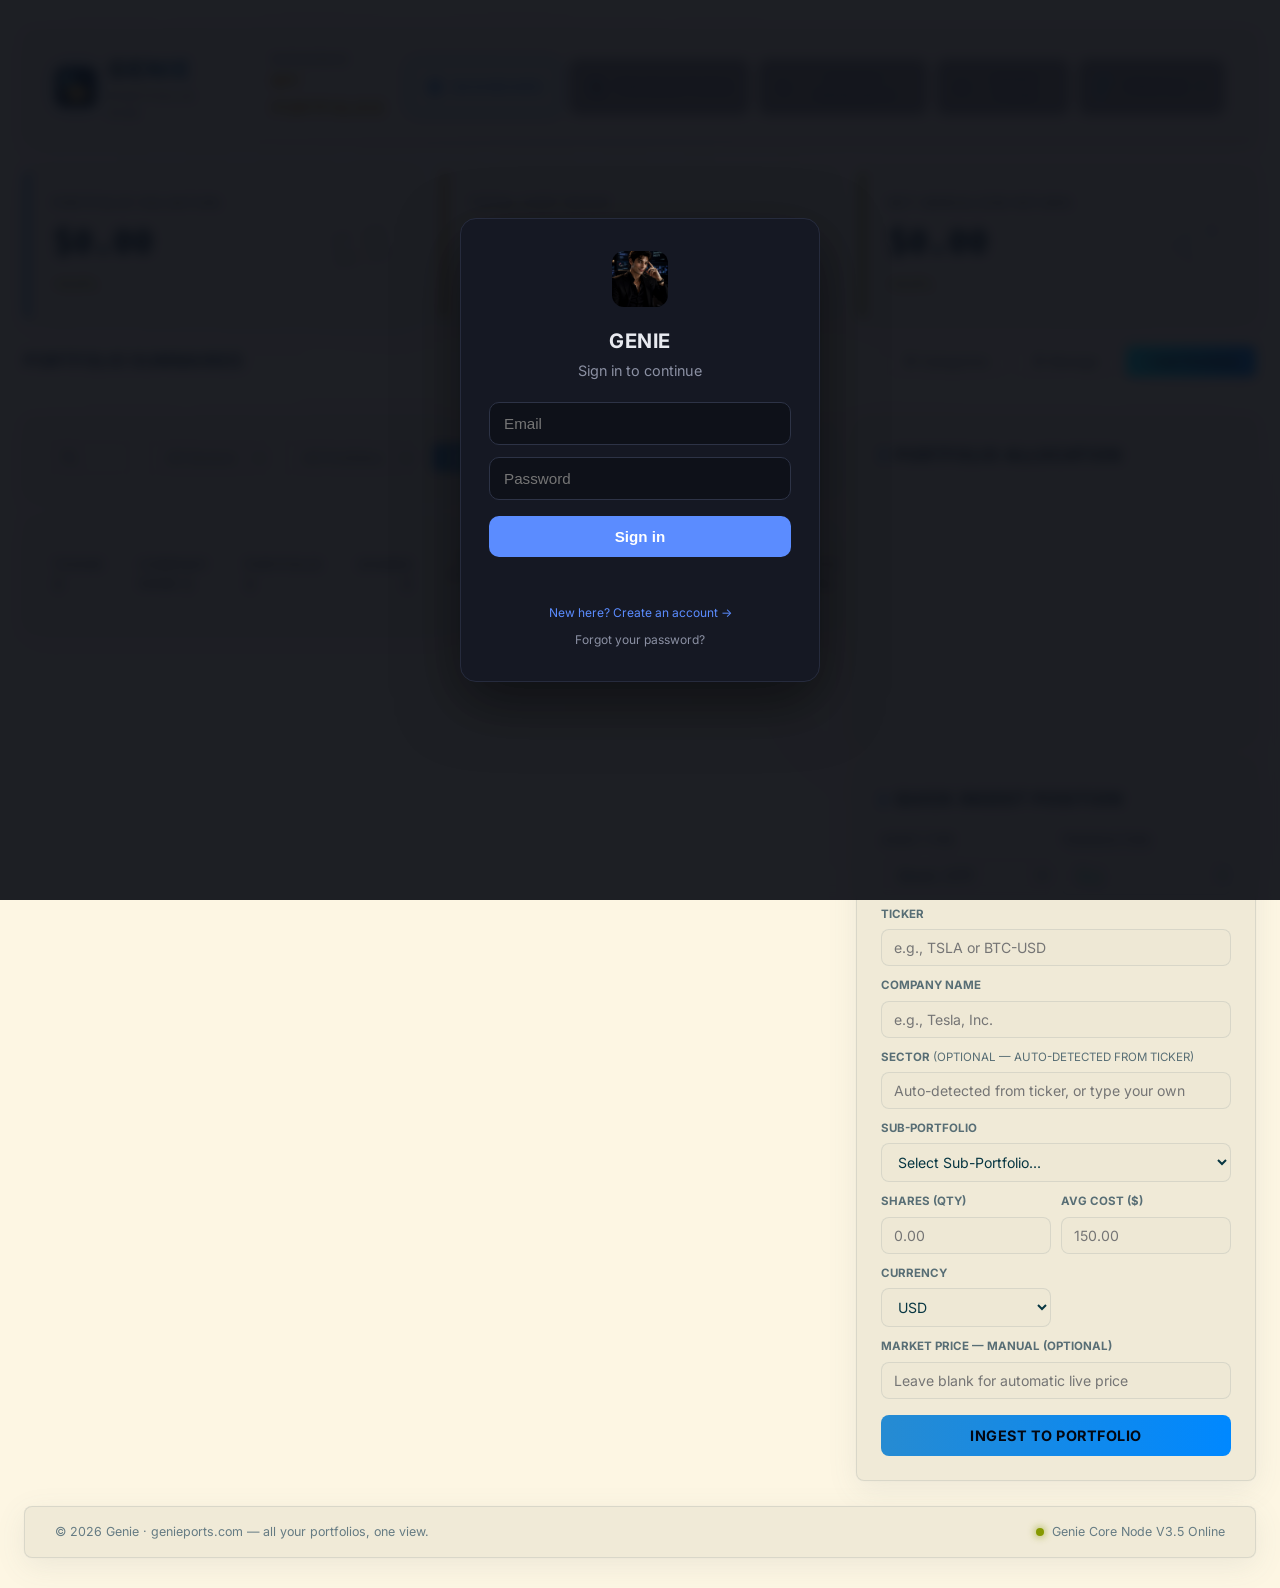
==== commit b212efae: "feat(observability): add Vercel Speed Insights to the web app Static HTML app, so use the vanilla sc" ====
--- a/Genie/my_first_website/index.html
+++ b/Genie/my_first_website/index.html
@@ -17,6 +17,11 @@
     <link rel="icon" type="image/png" sizes="16x16" href="assets/favicon-16.png">
     <link rel="apple-touch-icon" sizes="180x180" href="assets/apple-touch-icon.png">
     <meta name="theme-color" content="#021B26">
+    <!-- Vercel Speed Insights (no-op outside Vercel deployments) -->
+    <script>
+        window.si = window.si || function () { (window.siq = window.siq || []).push(arguments); };
+    </script>
+    <script defer src="/_vercel/speed-insights/script.js"></script>
 </head>
 <body>
     <div class="glow-container">
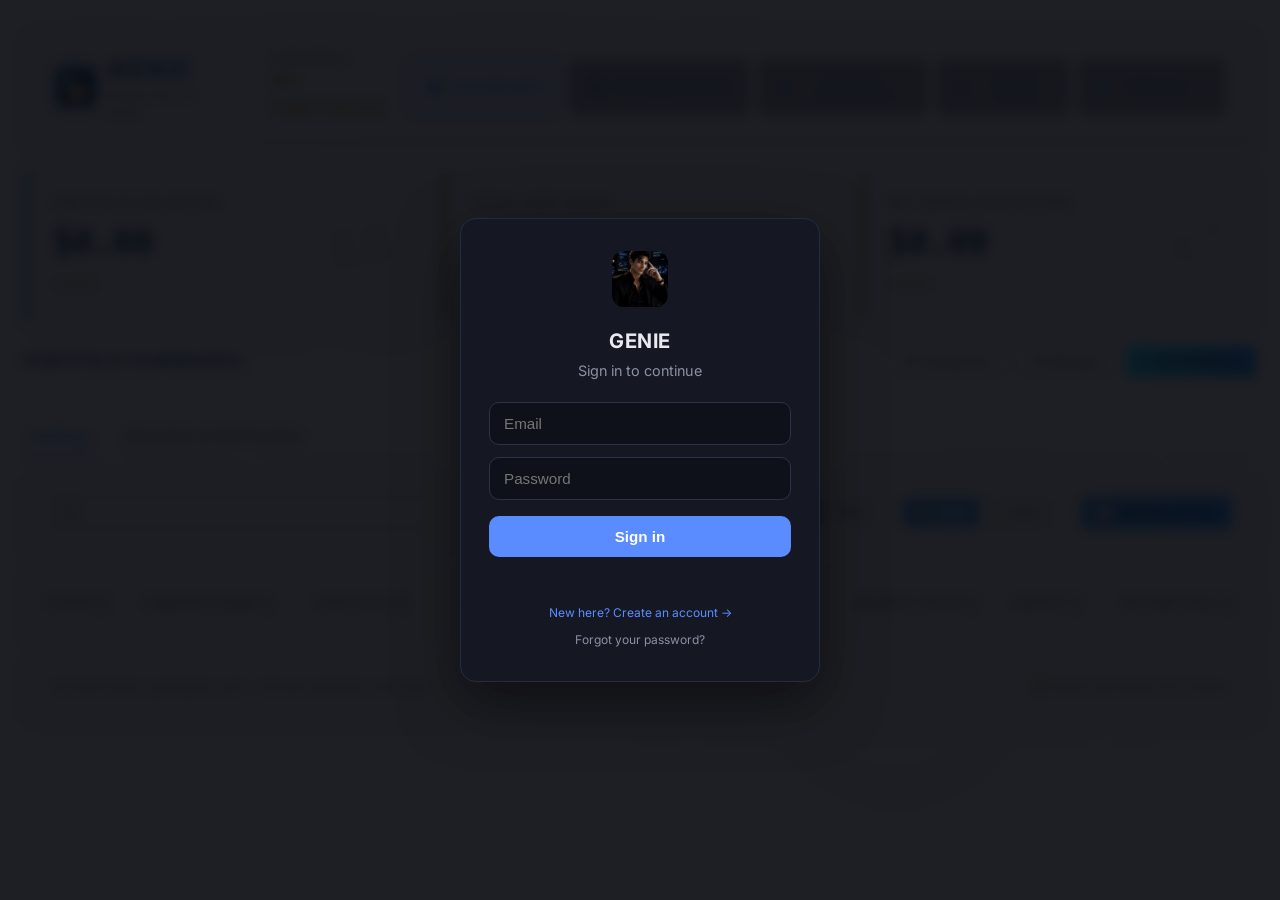
==== commit 2cdb6dd3: "feat(dashboard): split holdings table and allocation/ingest into sub-tabs Holdings table now spans f" ====
--- a/Genie/my_first_website/index.html
+++ b/Genie/my_first_website/index.html
@@ -133,10 +133,13 @@
                 </div>
                 <div id="manage-tree-panel"></div>
 
-                <!-- MAIN WORKSPACE GRID -->
-                <div class="workspace-layout">
-                    <!-- LEFT COLUMN: POSITIONS & CONTROLS -->
-                    <div class="positions-column">
+                <!-- MAIN WORKSPACE -->
+                <div class="workspace-subtabs">
+                    <button class="workspace-subtab active" id="wtab-holdings" onclick="switchWorkspaceView('holdings')">Holdings</button>
+                    <button class="workspace-subtab" id="wtab-visuals" onclick="switchWorkspaceView('visuals')">Allocation & Add Position</button>
+                </div>
+
+                <div class="workspace-view active-content" id="workspace-view-holdings">
                         <!-- CONTROL BAR -->
                         <div class="control-bar glass-panel">
                             <div class="search-wrapper">
@@ -192,10 +195,9 @@
                                 </tbody>
                             </table>
                         </div>
-                    </div>
-
-                    <!-- RIGHT COLUMN: VISUALIZATIONS & INGESTION -->
-                    <div class="visuals-column">
+                </div>
+
+                <div class="workspace-view" id="workspace-view-visuals">
                         <!-- PORTFOLIO ALLOCATION CHART -->
                         <div class="chart-card glass-panel">
                             <h2 class="card-title">Portfolio Allocation</h2>
@@ -272,7 +274,6 @@
                                 </button>
                             </form>
                         </div>
-                    </div>
                 </div>
 
                 </div> <!-- end #dashboard-main-view -->
--- a/Genie/my_first_website/styles.css
+++ b/Genie/my_first_website/styles.css
@@ -378,18 +378,50 @@
 }
 
 /* ==========================================================================
-   MAIN DASHBOARD WORKSPACE GRID
+   MAIN DASHBOARD WORKSPACE
    ========================================================================== */
-.workspace-layout {
-    display: grid;
-    grid-template-columns: minmax(0, 1fr) 400px;
-    gap: 20px;
-}
-
-.positions-column {
-    display: flex;
+.workspace-subtabs {
+    display: flex;
+    gap: 8px;
+    margin-bottom: 20px;
+    border-bottom: 1px solid var(--border-dim);
+}
+
+.workspace-subtab {
+    background: none;
+    border: none;
+    border-bottom: 2px solid transparent;
+    color: var(--text-secondary);
+    padding: 10px 4px;
+    margin-bottom: -1px;
+    font-family: var(--font-sans);
+    font-size: 0.9rem;
+    font-weight: 600;
+    cursor: pointer;
+    transition: var(--transition);
+}
+
+.workspace-subtab + .workspace-subtab {
+    margin-left: 18px;
+}
+
+.workspace-subtab:hover {
+    color: var(--text-primary);
+}
+
+.workspace-subtab.active {
+    color: var(--accent-neon);
+    border-bottom-color: var(--accent-neon);
+}
+
+.workspace-view {
+    display: none;
     flex-direction: column;
     gap: 20px;
+}
+
+.workspace-view.active-content {
+    display: flex;
 }
 
 /* Control bar */
@@ -521,11 +553,11 @@
 .cell-negative,
 .positions-table td.cell-negative { color: var(--color-negative); font-weight: 600; }
 
-/* Visuals Column */
-.visuals-column {
-    display: flex;
-    flex-direction: column;
-    gap: 20px;
+/* Visuals workspace view: chart + ingest form side by side */
+#workspace-view-visuals.active-content {
+    display: grid;
+    grid-template-columns: 1fr 1fr;
+    align-items: start;
 }
 
 .chart-card {
@@ -1452,10 +1484,17 @@
 /* ==========================================================================
    RESPONSIVE DESIGN (MEDIA QUERIES)
    ========================================================================== */
+@media (max-width: 1280px) {
+    .positions-table {
+        font-size: 0.8rem;
+    }
+    .positions-table th,
+    .positions-table td {
+        padding: 12px 10px;
+    }
+}
+
 @media (max-width: 1200px) {
-    .workspace-layout {
-        grid-template-columns: 1fr;
-    }
     .metrics-grid {
         grid-template-columns: 1fr 1fr;
     }
@@ -1465,6 +1504,9 @@
 }
 
 @media (max-width: 900px) {
+    #workspace-view-visuals.active-content {
+        grid-template-columns: 1fr;
+    }
     .research-layout {
         grid-template-columns: 1fr;
     }
@@ -1674,11 +1716,6 @@
         padding: 7px 12px !important;
     }
 
-    /* ── Workspace layout: sidebar collapses below content ── */
-    .workspace-layout {
-        grid-template-columns: 1fr;
-    }
-
     /* ── Quick ingest form ── */
     .form-grid {
         grid-template-columns: 1fr;
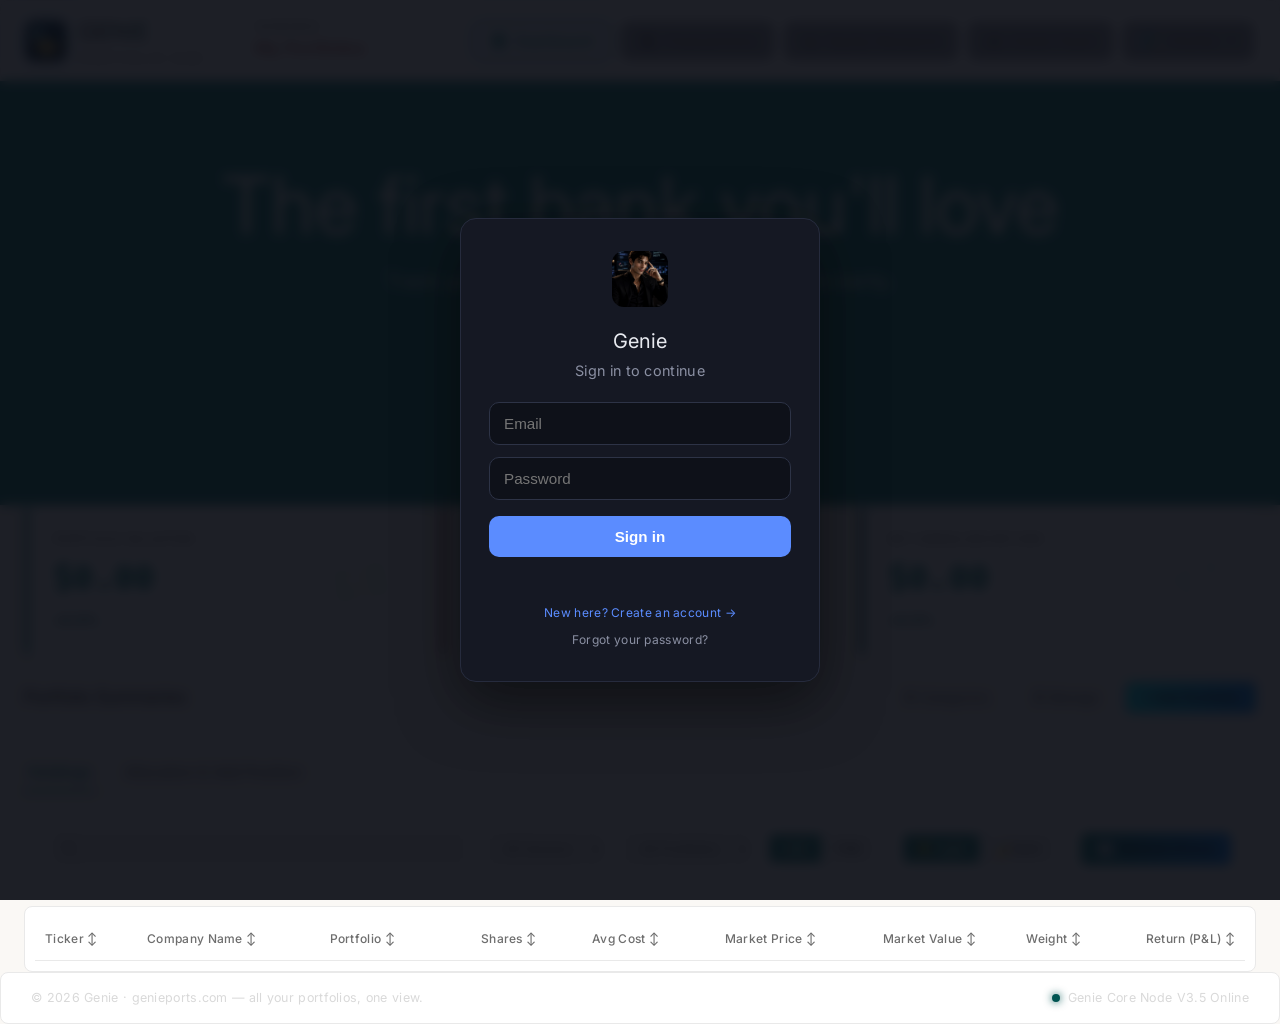
==== commit 35aa8a11: "style: migrate to N26 design system tokens and layout (Phases 1-3)" ====
--- a/Genie/my_first_website/index.html
+++ b/Genie/my_first_website/index.html
@@ -90,9 +90,19 @@
             <section id="section-dashboard" class="tab-content active-content">
                 <!-- DASHBOARD MAIN VIEW (hidden when navigating into a portfolio) -->
                 <div id="dashboard-main-view">
-
-                <!-- METRIC SUMMARY CARDS -->
-                <div class="metrics-grid">
+                    
+                    <!-- N26 HERO BAND -->
+                    <div class="hero-band-teal">
+                        <h1>The first bank you'll love</h1>
+                        <p>Track your Genie Portfolios with precision and clarity.</p>
+                        <div style="margin-top: 32px;">
+                            <button class="btn btn-primary-on-teal" style="background: #fff; color: var(--accent-neon); width: auto;">Open bank account</button>
+                        </div>
+                    </div>
+
+                    <div class="n26-container">
+                    <!-- METRIC SUMMARY CARDS -->
+                    <div class="metrics-grid">
                     <div class="metric-card glass-panel" id="card-total-value">
                         <div class="metric-info">
                             <span class="metric-title">PORTFOLIO VALUATION</span>
--- a/Genie/my_first_website/styles.css
+++ b/Genie/my_first_website/styles.css
@@ -2,38 +2,44 @@
    VISUAL DNA: SOLARIZED LIGHT THEME & MINIMALIST LAYOUT
    ========================================================================== */
 :root {
-    --bg-obsidian: #FDF6E3;         /* Solarized Light Base3 Cream Background */
-    --bg-card: rgba(238, 232, 213, 0.85); /* Solarized Light Base2 Translucent Card */
-    --bg-card-solid: #EEE8D5;       /* Solarized Light Base2 Solid Card */
-    --accent-neon: #268BD2;         /* Solarized Light Blue Accent */
-    --accent-gold: #B58900;         /* Solarized Light Yellow/Gold Accent */
-    --border-dim: rgba(147, 161, 161, 0.25); /* Solarized Light Muted Border */
-    --border-glow: rgba(38, 139, 210, 0.15); /* Soft Solarized Blue Glow */
+    /* N26 Canvas & Cards */
+    --bg-obsidian: #faf8f5;         /* Canvas Cream */
+    --bg-card: #ffffff;             /* Canvas Light (Solid, no glass) */
+    --bg-card-solid: #f2f2f2;       /* Canvas Cream Strong */
     
-    --text-primary: #073642;        /* Solarized Light Base02 (Very Dark Gray-Teal) for maximum contrast */
-    --text-emphasis: #002B36;       /* Solarized Light Base03 (Extremely Dark Gray-Teal) for headers/metrics */
-    --text-secondary: #586E75;      /* Solarized Light Base01 (Dark Gray-Teal) */
-    --text-muted: #657B83;          /* Solarized Light Base00 (Medium Gray-Teal) */
+    /* N26 Accents */
+    --accent-neon: #088177;         /* Brand Teal */
+    --accent-gold: #b55b64;         /* Rhubarb */
     
-    /* Semantic Colors */
-    --color-positive: #859900;      /* Solarized Light Green */
-    --color-negative: #DC322F;      /* Solarized Light Red */
-    --color-warning: #CB4B16;       /* Solarized Light Orange */
+    /* N26 Borders */
+    --border-dim: #e9e9e9;          /* Surface Gray */
+    --border-glow: transparent;     /* No glow */
     
-    /* Brand Accent Gradients */
-    --grad-neon-gold: linear-gradient(135deg, #268BD2 0%, #2AA198 100%); /* Blue to Cyan */
-    --grad-obsidian: linear-gradient(185deg, #EEE8D5 0%, #FDF6E3 100%);
+    /* N26 Typography Colors */
+    --text-primary: #1b1b1b;        /* Ink */
+    --text-emphasis: #088177;       /* Brand Teal for emphasis */
+    --text-secondary: #6d6d6d;      /* Ink Muted */
+    --text-muted: #d9d9d9;          /* Hairline/Muted */
+    
+    /* Semantic Colors (Keep basic green/red for now) */
+    --color-positive: #005451;      /* Deep Teal as positive */
+    --color-negative: #b55b64;      /* Rhubarb as negative */
+    --color-warning: #a67931;       /* Gold as warning */
+    
+    /* Remove Gradients - Make them solid N26 Teal */
+    --grad-neon-gold: #088177; 
+    --grad-obsidian: #faf8f5;
     
     /* Font Definitions */
-    --font-sans: 'Inter', -apple-system, BlinkMacSystemFont, "Segoe UI", Roboto, sans-serif;
+    --font-sans: 'Inter Variable', 'Inter', -apple-system, BlinkMacSystemFont, "Segoe UI", Roboto, sans-serif;
     --font-mono: 'Fira Code', monospace;
     
-    /* Shadows & Glows */
-    --shadow-premium: 0 8px 30px rgba(88, 110, 117, 0.1), 0 0 1px rgba(88, 110, 117, 0.15);
-    --glow-cyan: 0 0 20px rgba(38, 139, 210, 0.2);
-    --glow-gold: 0 0 20px rgba(181, 137, 0, 0.15);
+    /* Flat Shadows & Glows */
+    --shadow-premium: 0 9px 7px rgba(0,0,0,0.03); /* N26 light shadow level 2 */
+    --glow-cyan: none;
+    --glow-gold: none;
     
-    --transition: all 0.25s cubic-bezier(0.25, 0.8, 0.25, 1);
+    --transition: all 0.2s ease;
 }
 
 /* Solarized Dark Theme Overrides */
@@ -73,113 +79,106 @@
     color: var(--text-primary);
     font-family: var(--font-sans);
     line-height: 1.6;
+    letter-spacing: 0.3px; /* N26 body tracking */
     overflow-x: hidden;
     min-height: 100vh;
     position: relative;
 }
 
-/* Import clean Inter font styling globally for headers & UI labels */
-h1, h2, h3, h4, h5, h6, 
-.logo-title, .nav-tab, .metric-title, .section-title, 
-th, .btn, .tab-label, .modal-title, .agent-name, 
-.meta-label, .portfolio-meta, .control-bar label {
+/* N26 Typography: 400 weight for display, normal casing */
+h1, h2, h3, h4, h5, h6, .logo-title, .section-title, .modal-title, .agent-name {
     font-family: var(--font-sans) !important;
-    font-weight: 700;
-    letter-spacing: 0.5px;
-    text-transform: uppercase;
+    font-weight: 400 !important;
+    letter-spacing: normal !important;
+    text-transform: none !important;
+}
+
+/* N26 Labels: 500 weight */
+.nav-tab, .metric-title, th, .btn, .tab-label, .meta-label, .portfolio-meta, .control-bar label {
+    font-family: var(--font-sans) !important;
+    font-weight: 500 !important;
+    letter-spacing: 0.3px !important;
+    text-transform: none !important;
 }
 
 /* Minimalist Ambient Glow Orbs */
 .glow-container {
-    position: fixed;
-    top: 0;
-    left: 0;
-    width: 100vw;
-    height: 100vh;
-    pointer-events: none;
-    z-index: -1;
-    overflow: hidden;
-}
-
-.glow-orb {
-    position: absolute;
-    border-radius: 50%;
-    filter: blur(140px);
-    opacity: 0.05; /* Extremely subtle for light mode */
-    mix-blend-mode: normal;
-    animation: pulse 12s infinite alternate ease-in-out;
-}
-
-.orb-1 {
-    top: -10%;
-    left: 10%;
-    width: 45vw;
-    height: 45vw;
-    background: radial-gradient(circle, var(--accent-neon) 0%, transparent 80%);
-}
-
-.orb-2 {
-    bottom: -10%;
-    right: 5%;
-    width: 50vw;
-    height: 50vw;
-    background: radial-gradient(circle, var(--accent-gold) 0%, transparent 80%);
-    animation-delay: -6s;
-}
-
-@keyframes pulse {
-    0% { transform: scale(1) translate(0, 0); opacity: 0.04; }
-    100% { transform: scale(1.1) translate(2%, 3%); opacity: 0.07; }
-}
-
-/* Glassmorphism Clean Panel Base */
+    display: none !important; /* N26: No ambient glows */
+}
+
+/* Flat Card Base (N26) */
 .glass-panel {
     background: var(--bg-card);
-    backdrop-filter: blur(8px);
-    -webkit-backdrop-filter: blur(8px);
-    border: 1px solid var(--border-dim);
-    border-radius: 8px; /* Clean, modern border radius */
+    border: 1px solid var(--border-dim);
+    border-radius: 8px; /* N26 cards are 8px or 24px */
+    box-shadow: none; /* Flat */
+    transition: var(--transition);
+}
+
+.glass-panel:hover {
+    border-color: var(--accent-neon);
     box-shadow: var(--shadow-premium);
-    transition: var(--transition);
-}
-
-.glass-panel:hover {
-    border-color: rgba(38, 139, 210, 0.4);
-    box-shadow: 0 10px 30px rgba(88, 110, 117, 0.15);
 }
 
 /* Layout Container */
 .dashboard-container {
-    max-width: 1560px;
+    max-width: 100%;
+    margin: 0;
+    padding: 0;
+    display: flex;
+    flex-direction: column;
+    min-height: 100vh;
+}
+
+/* N26 Inner Container */
+.n26-container {
+    max-width: 1464px;
     margin: 0 auto;
-    padding: 30px 24px;
+    padding: 0 24px;
+    width: 100%;
+}
+
+/* N26 Hero Band */
+.hero-band-teal {
+    background-color: var(--accent-neon);
+    color: #ffffff;
+    padding: 80px 24px 132px 24px;
     display: flex;
     flex-direction: column;
-    gap: 25px;
-    min-height: 100vh;
+    align-items: center;
+    text-align: center;
+}
+.hero-band-teal h1 {
+    font-size: 58px;
+    line-height: 64px;
+    font-weight: 400 !important;
+    margin-bottom: 16px;
+    color: #ffffff;
+}
+@media (min-width: 768px) {
+    .hero-band-teal h1 {
+        font-size: 80px;
+        line-height: 88px;
+    }
+}
+.hero-band-teal p {
+    font-size: 20px;
+    font-weight: 400;
+    max-width: 600px;
 }
 
 /* ==========================================================================
    HEADER COMPONENT (C-SUITE NAVIGATION & LOGO)
    ========================================================================== */
 header {
-    padding: 20px 30px;
+    background-color: var(--bg-card);
+    padding: 12px 24px;
+    min-height: 63px;
     display: flex;
     justify-content: space-between;
     align-items: center;
     position: relative;
-    overflow: hidden;
-}
-
-header::before {
-    content: '';
-    position: absolute;
-    bottom: 0;
-    left: 0;
-    width: 100%;
-    height: 1px;
-    background: linear-gradient(90deg, transparent 0%, var(--accent-neon) 50%, var(--accent-gold) 100%);
-    opacity: 0.6;
+    border-bottom: 1px solid var(--border-dim);
 }
 
 .header-left {
@@ -647,21 +646,22 @@
 
 .btn {
     width: 100%;
-    background: linear-gradient(90deg, var(--accent-neon) 0%, #0088FF 100%);
+    background: var(--accent-neon);
     border: none;
-    color: #030712;
-    padding: 12px;
-    border-radius: 8px;
-    font-weight: 700;
-    font-size: 0.9rem;
+    color: #ffffff;
+    padding: 12px 24px;
+    border-radius: 6px; /* N26 6px button rule */
+    font-weight: 500;
+    font-size: 16px;
+    letter-spacing: 0.3px;
     cursor: pointer;
     transition: var(--transition);
 }
 
 .btn-primary:hover {
-    box-shadow: var(--glow-cyan);
-    transform: translateY(-1px);
-    filter: brightness(1.1);
+    background: #005451; /* Brand Teal Deep */
+    box-shadow: none;
+    transform: none;
 }
 
 /* ==========================================================================
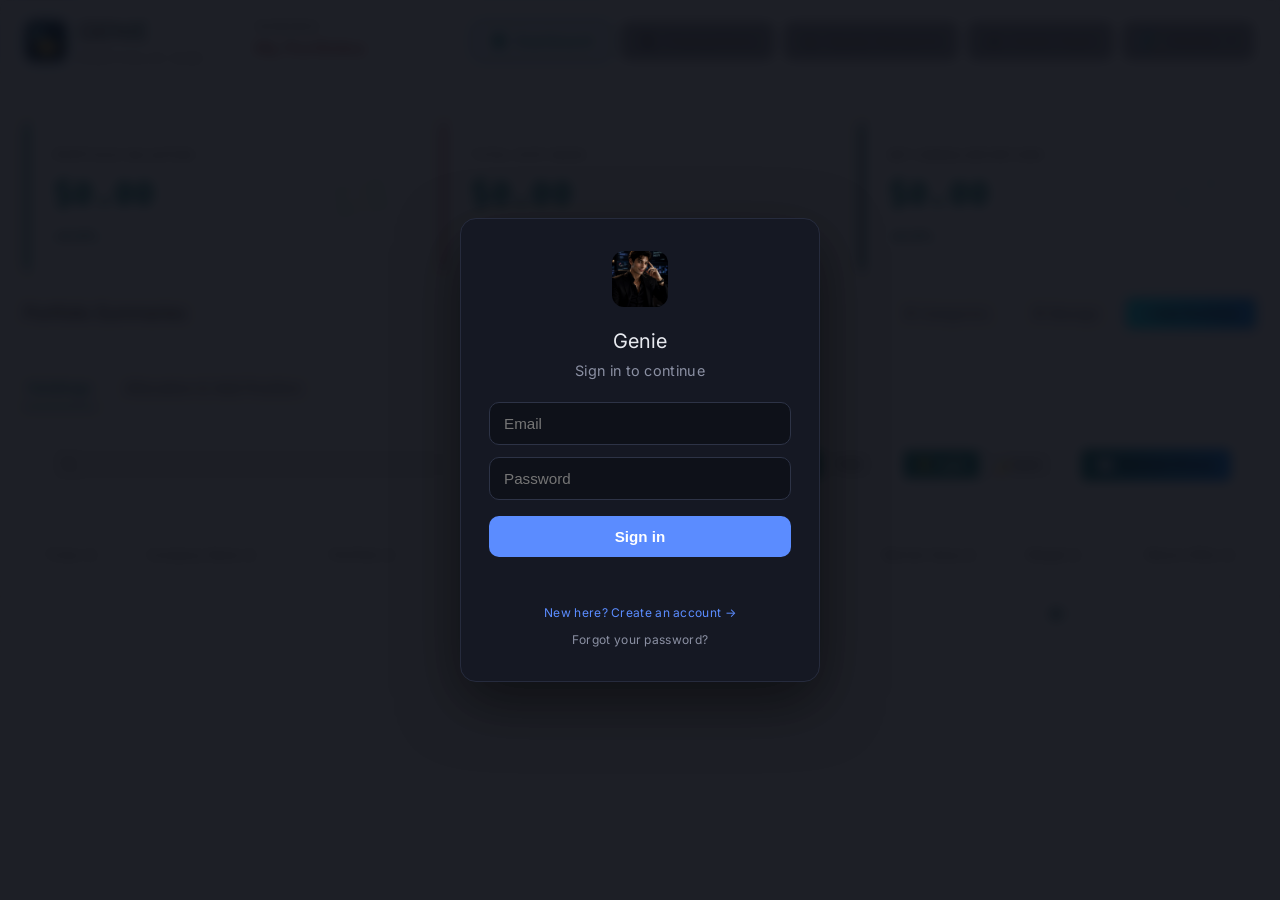
==== commit 225471f5: "style: remove N26 hero band for cleaner layout" ====
--- a/Genie/my_first_website/index.html
+++ b/Genie/my_first_website/index.html
@@ -91,16 +91,7 @@
                 <!-- DASHBOARD MAIN VIEW (hidden when navigating into a portfolio) -->
                 <div id="dashboard-main-view">
                     
-                    <!-- N26 HERO BAND -->
-                    <div class="hero-band-teal">
-                        <h1>The first bank you'll love</h1>
-                        <p>Track your Genie Portfolios with precision and clarity.</p>
-                        <div style="margin-top: 32px;">
-                            <button class="btn btn-primary-on-teal" style="background: #fff; color: var(--accent-neon); width: auto;">Open bank account</button>
-                        </div>
-                    </div>
-
-                    <div class="n26-container">
+                    <div class="n26-container" style="padding-top: 40px;">
                     <!-- METRIC SUMMARY CARDS -->
                     <div class="metrics-grid">
                     <div class="metric-card glass-panel" id="card-total-value">
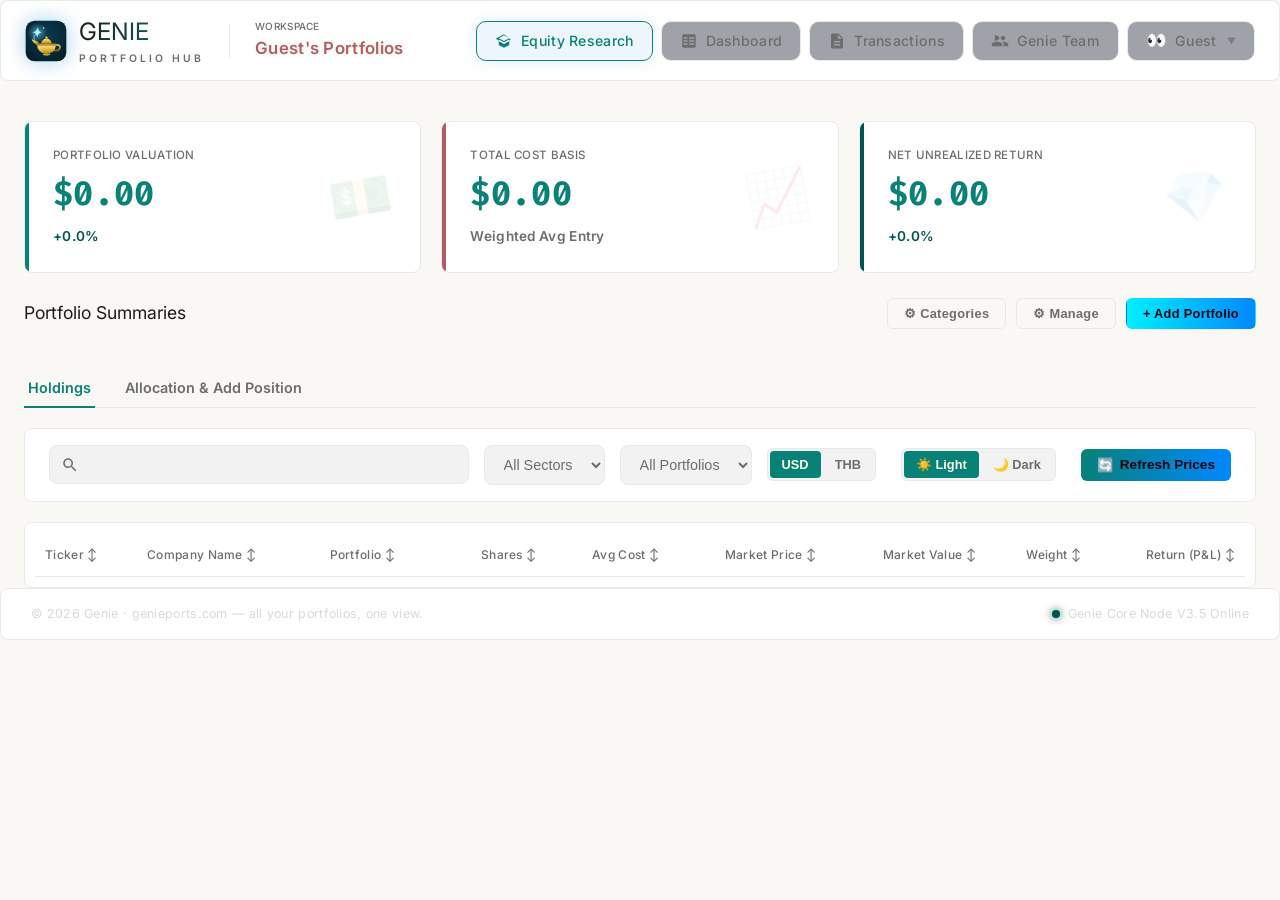
==== commit 36433d9c: "feat(auth): public research access with dismissible login gate, reorder nav Guests can browse Equity" ====
--- a/Genie/my_first_website/index.html
+++ b/Genie/my_first_website/index.html
@@ -48,17 +48,17 @@
             </div>
             
             <nav class="navigation-tabs" id="nav-tabs" aria-label="Main Navigation">
-                <button class="nav-tab active" id="tab-dashboard" onclick="switchTab('dashboard')">
+                <button class="nav-tab active" id="tab-research" onclick="switchTab('research')">
+                    <svg class="tab-icon" viewBox="0 0 24 24"><path d="M12 3L1 9l4 2.18v6L12 21l7-3.82v-6l2-1.09L12 3zm6.8 9.18L12 15.9l-6.8-3.72V10.1l6.8 3.71 6.8-3.71v2.08zM12 11.9L5.2 8.18 12 4.45l6.8 3.73L12 11.9z"/></svg>
+                    Equity Research
+                </button>
+                <button class="nav-tab" id="tab-dashboard" onclick="switchTab('dashboard')">
                     <svg class="tab-icon" viewBox="0 0 24 24"><path d="M19 3H5c-1.1 0-2 .9-2 2v14c0 1.1.9 2 2 2h14c1.1 0 2-.9 2-2V5c0-1.1-.9-2-2-2zm-9 14H5v-2h5v2zm0-4H5v-2h5v2zm0-4H5V7h5v2zm9 8h-7v-2h7v2zm0-4h-7v-2h7v2zm0-4h-7V7h7v2z"/></svg>
                     Dashboard
                 </button>
                 <button class="nav-tab" id="tab-transactions" onclick="switchTab('transactions')">
                     <svg class="tab-icon" viewBox="0 0 24 24"><path d="M14 2H6c-1.1 0-1.99.9-1.99 2L4 20c0 1.1.89 2 1.99 2H18c1.1 0 2-.9 2-2V8l-6-6zm2 16H8v-2h8v2zm0-4H8v-2h8v2zm-3-5V3.5L18.5 9H13z"/></svg>
                     Transactions
-                </button>
-                <button class="nav-tab" id="tab-research" onclick="switchTab('research')">
-                    <svg class="tab-icon" viewBox="0 0 24 24"><path d="M12 3L1 9l4 2.18v6L12 21l7-3.82v-6l2-1.09L12 3zm6.8 9.18L12 15.9l-6.8-3.72V10.1l6.8 3.71 6.8-3.71v2.08zM12 11.9L5.2 8.18 12 4.45l6.8 3.73L12 11.9z"/></svg>
-                    Equity Research
                 </button>
                 <button class="nav-tab" id="tab-team" onclick="switchTab('team')">
                     <svg class="tab-icon" viewBox="0 0 24 24"><path d="M16 11c1.66 0 2.99-1.34 2.99-3S17.66 5 16 5c-1.66 0-3 1.34-3 3s1.34 3 3 3zm-8 0c1.66 0 2.99-1.34 2.99-3S9.66 5 8 5C6.34 5 5 1.34 5 8s1.34 3 3 3zm0 2c-2.33 0-7 1.17-7 3.5V19h14v-2.5c0-2.33-4.67-3.5-7-3.5zm8 0c-.29 0-.62.02-.97.05 1.16.84 1.97 1.97 1.97 3.45V19h6v-2.5c0-2.33-4.67-3.5-7-3.5z"/></svg>
@@ -277,6 +277,7 @@
                         </div>
                 </div>
 
+                </div> <!-- end .n26-container -->
                 </div> <!-- end #dashboard-main-view -->
 
                 <!-- PORTFOLIO DETAIL VIEW (shown when drilling into a parent portfolio) -->
